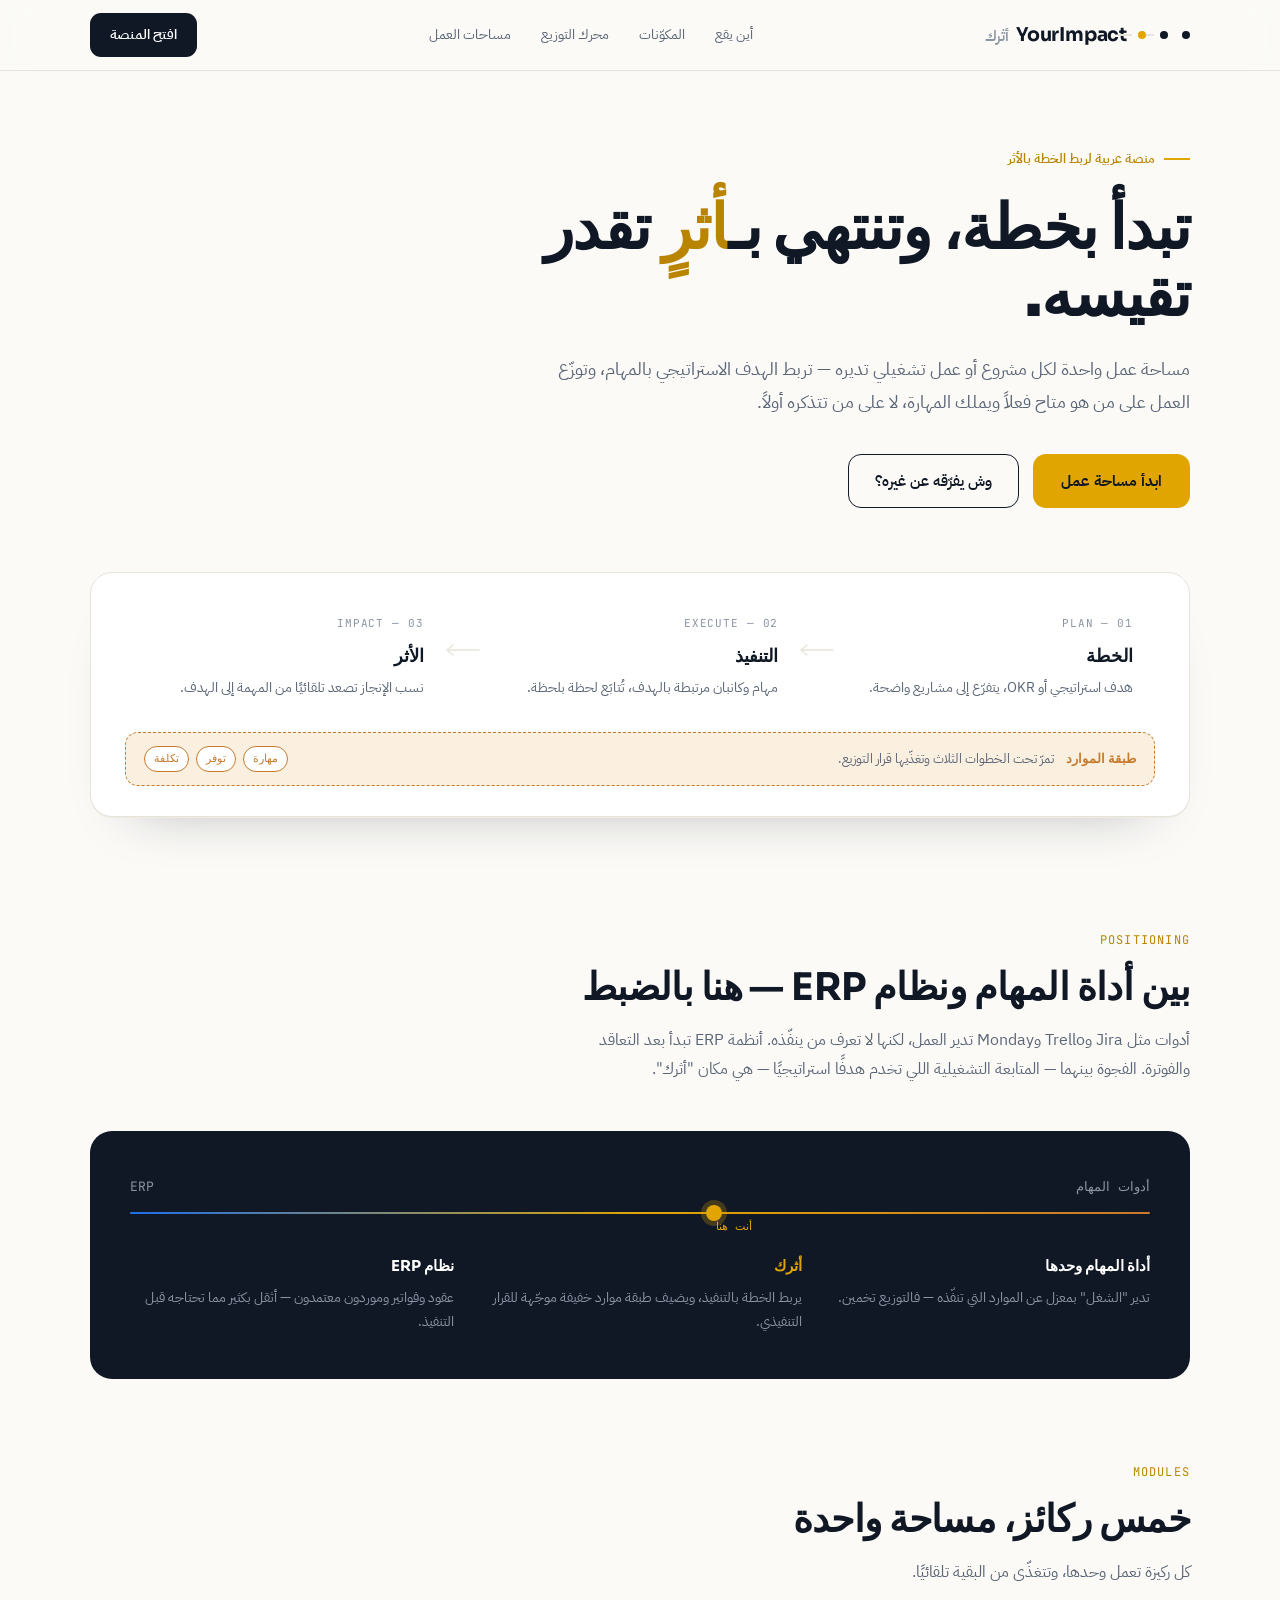
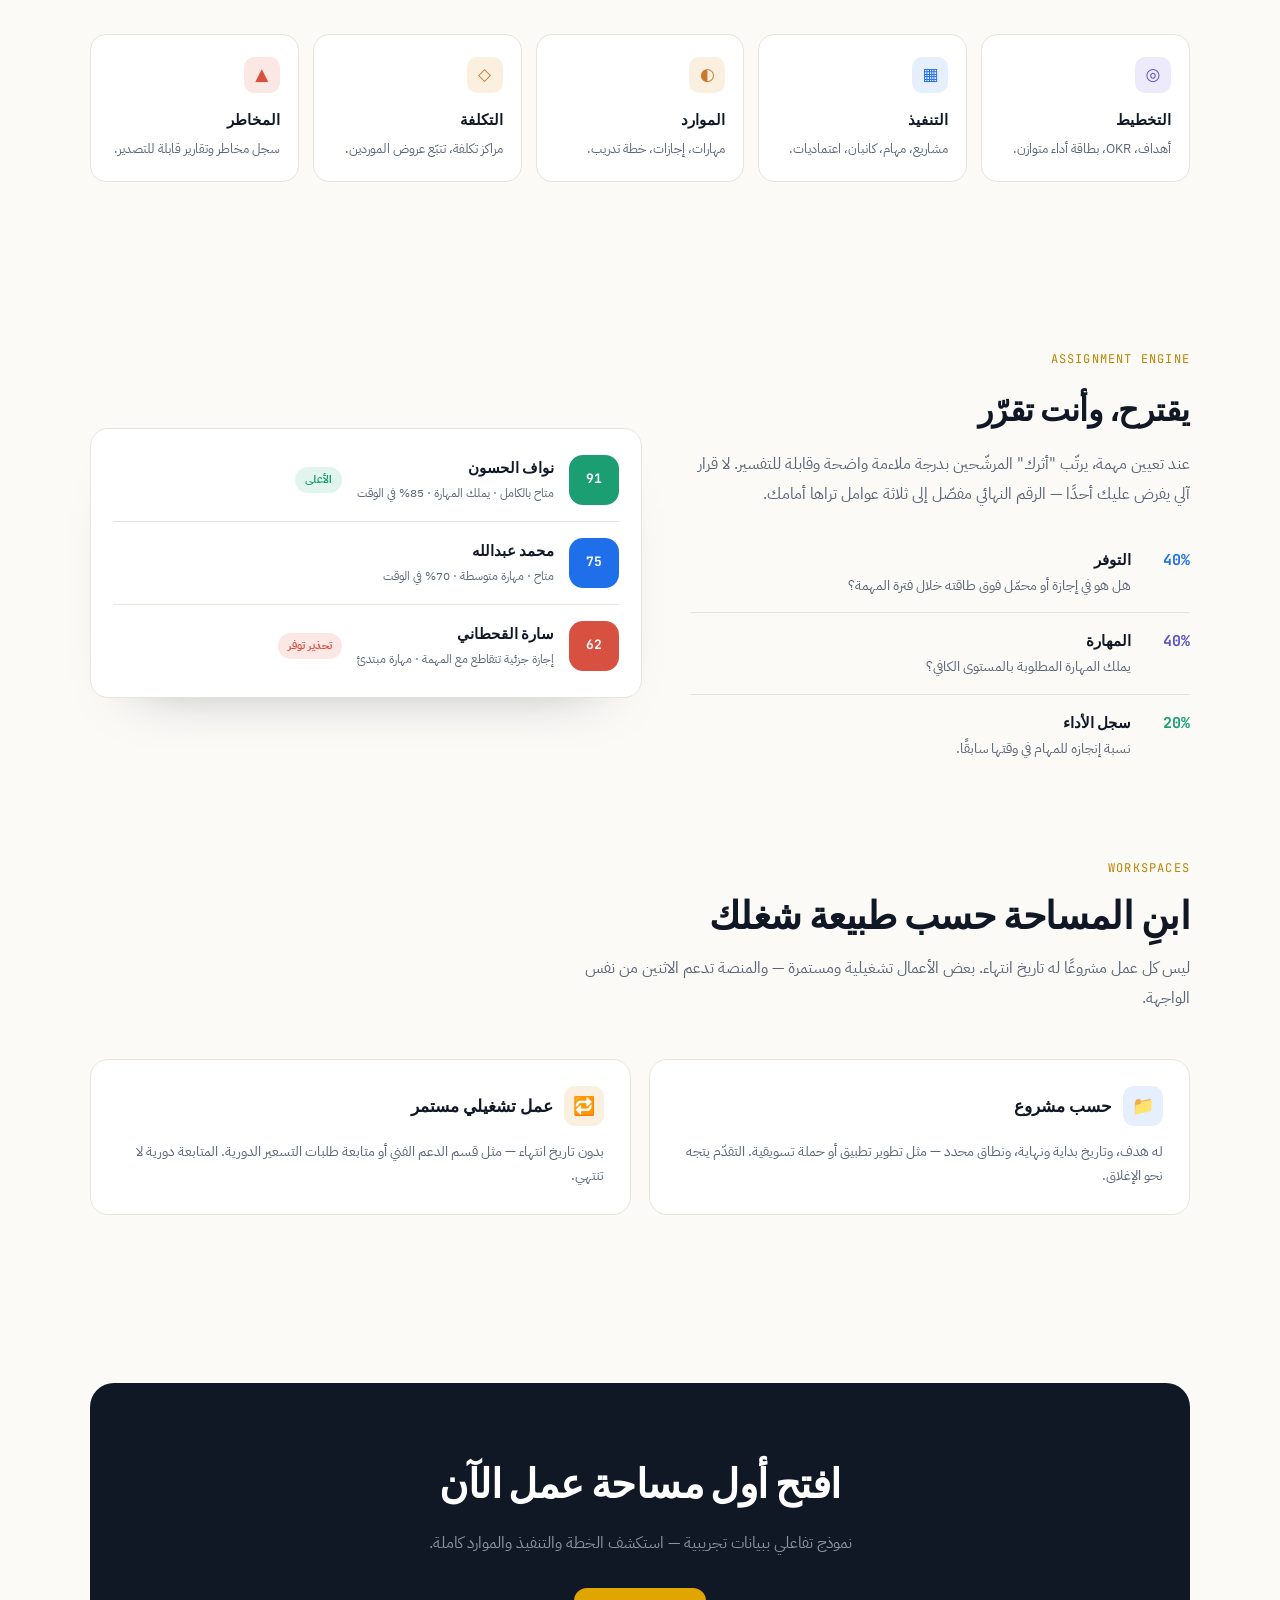
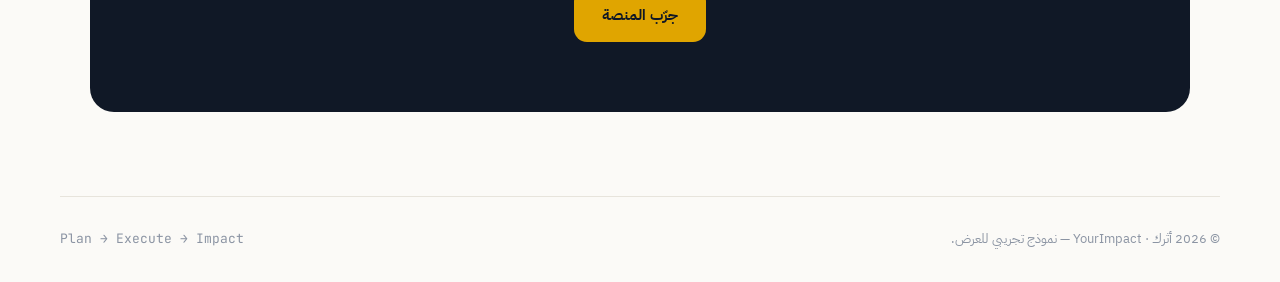
==== yourimpact/index.html @ af33aebc "Add files via upload" ====
<!DOCTYPE html>
<html lang="ar" dir="rtl">
<head>
<meta charset="UTF-8">
<meta name="viewport" content="width=device-width, initial-scale=1.0">
<title>أثرك (YourImpact) — من الخطة إلى الأثر</title>
<meta name="description" content="منصة عربية تربط الخطة بالتنفيذ بالموارد، وتُظهر الأثر. مساحة عمل واحدة لكل مشروع أو عمل تشغيلي.">
<link rel="stylesheet" href="assets/css/style.css">
</head>
<body>

<nav class="nav">
  <div class="container nav-in">
    <div class="logo">
      <span class="spine"><i></i><i></i><i></i></span>
      <span class="name">YourImpact<span class="ar">أثرك</span></span>
    </div>
    <div class="nav-links">
      <a href="#where">أين يقع</a>
      <a href="#pillars">المكوّنات</a>
      <a href="#engine">محرك التوزيع</a>
      <a href="#spaces">مساحات العمل</a>
    </div>
    <a class="btn btn-dark" href="app.html">افتح المنصة</a>
  </div>
</nav>

<header class="hero">
  <div class="container">
    <span class="kicker"><span class="bar"></span> منصة عربية لربط الخطة بالأثر</span>
    <h1>تبدأ بخطة، وتنتهي بـ<span class="u">أثرٍ</span> تقدر تقيسه.</h1>
    <p class="lead">مساحة عمل واحدة لكل مشروع أو عمل تشغيلي تديره — تربط الهدف الاستراتيجي بالمهام، وتوزّع العمل على من هو متاح فعلاً ويملك المهارة، لا على من تتذكره أولاً.</p>
    <div class="hero-ctas">
      <a class="btn btn-gold btn-lg" href="app.html">ابدأ مساحة عمل</a>
      <a class="btn btn-line" href="#where">وش يفرّقه عن غيره؟</a>
    </div>

    <!-- SIGNATURE: the spine -->
    <div class="spine-board">
      <div class="spine-track">
        <div class="spine-node n1">
          <span class="dot"></span>
          <span class="tag">01 — Plan</span>
          <h4>الخطة</h4>
          <p>هدف استراتيجي أو OKR، يتفرّع إلى مشاريع واضحة.</p>
        </div>
        <div class="spine-link"><svg viewBox="0 0 34 14" fill="none"><path d="M33 7H1M1 7l6-5M1 7l6 5" stroke="currentColor" stroke-width="1.5" stroke-linecap="round"/></svg></div>
        <div class="spine-node n2">
          <span class="dot"></span>
          <span class="tag">02 — Execute</span>
          <h4>التنفيذ</h4>
          <p>مهام وكانبان مرتبطة بالهدف، تُتابَع لحظة بلحظة.</p>
        </div>
        <div class="spine-link"><svg viewBox="0 0 34 14" fill="none"><path d="M33 7H1M1 7l6-5M1 7l6 5" stroke="currentColor" stroke-width="1.5" stroke-linecap="round"/></svg></div>
        <div class="spine-node n3">
          <span class="dot"></span>
          <span class="tag">03 — Impact</span>
          <h4>الأثر</h4>
          <p>نسب الإنجاز تصعد تلقائيًا من المهمة إلى الهدف.</p>
        </div>
      </div>
      <div class="res-rail">
        <span class="lab">طبقة الموارد</span>
        <span class="desc">تمرّ تحت الخطوات الثلاث وتغذّيها قرار التوزيع.</span>
        <span class="pins"><span class="pin">مهارة</span><span class="pin">توفر</span><span class="pin">تكلفة</span></span>
      </div>
    </div>
  </div>
</header>

<section class="sec" id="where">
  <div class="container">
    <div class="sec-head">
      <div class="sec-eyebrow">Positioning</div>
      <h2>بين أداة المهام ونظام ERP — هنا بالضبط</h2>
      <p>أدوات مثل Jira وTrello وMonday تدير العمل، لكنها لا تعرف من ينفّذه. أنظمة ERP تبدأ بعد التعاقد والفوترة. الفجوة بينهما — المتابعة التشغيلية اللي تخدم هدفًا استراتيجيًا — هي مكان "أثرك".</p>
    </div>
    <div class="scale">
      <div class="poles"><span>أدوات المهام</span><span>ERP</span></div>
      <div class="rail2"><span class="you">أنت هنا</span></div>
      <div class="scale-grid">
        <div class="scale-col">
          <h4>أداة المهام وحدها</h4>
          <p>تدير "الشغل" بمعزل عن الموارد التي تنفّذه — فالتوزيع تخمين.</p>
        </div>
        <div class="scale-col mid">
          <h4>أثرك</h4>
          <p>يربط الخطة بالتنفيذ، ويضيف طبقة موارد خفيفة موجّهة للقرار التنفيذي.</p>
        </div>
        <div class="scale-col">
          <h4>نظام ERP</h4>
          <p>عقود وفواتير وموردون معتمدون — أثقل بكثير مما تحتاجه قبل التنفيذ.</p>
        </div>
      </div>
    </div>
  </div>
</section>

<section class="sec" id="pillars" style="padding-top:0">
  <div class="container">
    <div class="sec-head">
      <div class="sec-eyebrow">Modules</div>
      <h2>خمس ركائز، مساحة واحدة</h2>
      <p>كل ركيزة تعمل وحدها، وتتغذّى من البقية تلقائيًا.</p>
    </div>
    <div class="pillars">
      <div class="pillar"><div class="gly" style="background:var(--plan-soft);color:var(--plan)">◎</div><h4>التخطيط</h4><p>أهداف، OKR، بطاقة أداء متوازن.</p></div>
      <div class="pillar"><div class="gly" style="background:var(--exec-soft);color:var(--exec)">▦</div><h4>التنفيذ</h4><p>مشاريع، مهام، كانبان، اعتماديات.</p></div>
      <div class="pillar"><div class="gly" style="background:var(--res-soft);color:var(--res)">◐</div><h4>الموارد</h4><p>مهارات، إجازات، خطة تدريب.</p></div>
      <div class="pillar"><div class="gly" style="background:var(--res-soft);color:var(--res)">◇</div><h4>التكلفة</h4><p>مراكز تكلفة، تتبّع عروض الموردين.</p></div>
      <div class="pillar"><div class="gly" style="background:var(--warn-soft);color:var(--warn)">▲</div><h4>المخاطر</h4><p>سجل مخاطر وتقارير قابلة للتصدير.</p></div>
    </div>
  </div>
</section>

<section class="sec" id="engine">
  <div class="container engine-grid">
    <div>
      <div class="sec-eyebrow">Assignment engine</div>
      <h2 class="display" style="font-size:32px;font-weight:700;margin:0 0 14px;letter-spacing:-.015em">يقترح، وأنت تقرّر</h2>
      <p style="color:var(--slate);font-size:16px;line-height:1.85;margin:0 0 22px">عند تعيين مهمة، يرتّب "أثرك" المرشّحين بدرجة ملاءمة واضحة وقابلة للتفسير. لا قرار آلي يفرض عليك أحدًا — الرقم النهائي مفصّل إلى ثلاثة عوامل تراها أمامك.</p>
      <div class="factor"><span class="pct mono" style="color:var(--exec)">40%</span><div><h5>التوفر</h5><p>هل هو في إجازة أو محمّل فوق طاقته خلال فترة المهمة؟</p></div></div>
      <div class="factor"><span class="pct mono" style="color:var(--plan)">40%</span><div><h5>المهارة</h5><p>يملك المهارة المطلوبة بالمستوى الكافي؟</p></div></div>
      <div class="factor"><span class="pct mono" style="color:var(--good)">20%</span><div><h5>سجل الأداء</h5><p>نسبة إنجازه للمهام في وقتها سابقًا.</p></div></div>
    </div>
    <div class="cand">
      <div class="cand-row">
        <div class="score" style="background:var(--good)">91</div>
        <div class="who"><b>نواف الحسون</b><span>متاح بالكامل · يملك المهارة · 85% في الوقت</span></div>
        <span class="pill ok">الأعلى</span>
      </div>
      <div class="cand-row">
        <div class="score" style="background:var(--exec)">75</div>
        <div class="who"><b>محمد عبدالله</b><span>متاح · مهارة متوسطة · 70% في الوقت</span></div>
      </div>
      <div class="cand-row">
        <div class="score" style="background:var(--warn)">62</div>
        <div class="who"><b>سارة القحطاني</b><span>إجازة جزئية تتقاطع مع المهمة · مهارة مبتدئ</span></div>
        <span class="pill warn">تحذير توفر</span>
      </div>
    </div>
  </div>
</section>

<section class="sec" id="spaces" style="padding-top:0">
  <div class="container">
    <div class="sec-head">
      <div class="sec-eyebrow">Workspaces</div>
      <h2>ابنِ المساحة حسب طبيعة شغلك</h2>
      <p>ليس كل عمل مشروعًا له تاريخ انتهاء. بعض الأعمال تشغيلية ومستمرة — والمنصة تدعم الاثنين من نفس الواجهة.</p>
    </div>
    <div class="wtypes">
      <div class="wtype">
        <div class="wt-top"><span class="wt-ic" style="background:var(--exec-soft)">📁</span><h4>حسب مشروع</h4></div>
        <p>له هدف، وتاريخ بداية ونهاية، ونطاق محدد — مثل تطوير تطبيق أو حملة تسويقية. التقدّم يتجه نحو الإغلاق.</p>
      </div>
      <div class="wtype">
        <div class="wt-top"><span class="wt-ic" style="background:var(--res-soft)">🔁</span><h4>عمل تشغيلي مستمر</h4></div>
        <p>بدون تاريخ انتهاء — مثل قسم الدعم الفني أو متابعة طلبات التسعير الدورية. المتابعة دورية لا تنتهي.</p>
      </div>
    </div>
  </div>
</section>

<section class="sec">
  <div class="container">
    <div class="final">
      <h2>افتح أول مساحة عمل الآن</h2>
      <p>نموذج تفاعلي ببيانات تجريبية — استكشف الخطة والتنفيذ والموارد كاملة.</p>
      <a class="btn btn-gold btn-lg" href="app.html">جرّب المنصة</a>
    </div>
  </div>
</section>

<footer class="foot container">
  <span>© 2026 أثرك · YourImpact — نموذج تجريبي للعرض.</span>
  <span class="mono">Plan → Execute → Impact</span>
</footer>

</body>
</html>
---- yourimpact/assets/css/style.css ----
/* =======================================================
   YourImpact (أثرك) — Design System
   Direction: "the connective spine"
   Plan → Execute → Impact, with a resource layer threading through.
   Palette: deep ink navy, warm impact-gold accent, cool slate neutrals,
            three muted signal hues for the module families.
   Type:    Sora (display, geometric + confident) / IBM Plex Sans Arabic (body)
            / JetBrains Mono (data + numbers).
   ======================================================= */
@import url('https://fonts.googleapis.com/css2?family=Sora:wght@500;600;700;800&family=IBM+Plex+Sans+Arabic:wght@300;400;500;600;700&family=JetBrains+Mono:wght@400;500;700&display=swap');

:root{
  /* neutrals */
  --ink:#101826;          /* deep navy ink — primary text & dark surfaces */
  --ink-2:#1C2738;
  --bg:#FBFAF7;           /* warm off-white, not the generic cream, slightly paper */
  --surface:#FFFFFF;
  --slate:#5A6577;        /* muted body text */
  --slate-2:#8B94A3;
  --line:#E7E4DC;         /* warm hairline */
  --line-2:#EEEBE3;

  /* the impact accent — warm amber-gold, used sparingly */
  --gold:#E0A500;
  --gold-deep:#B98400;
  --gold-soft:#FBF1D6;

  /* module signal hues (quiet, not candy) */
  --plan:#5B53C6;     --plan-soft:#ECEAFB;     /* strategy / plan  */
  --exec:#1F6FEB;     --exec-soft:#E6EFFD;     /* execution        */
  --res:#C77A2B;      --res-soft:#FBEFE0;      /* resources/cost   */
  --good:#1B9E72;     --good-soft:#E1F5EE;     /* positive/impact  */
  --warn:#D8503F;     --warn-soft:#FBE7E3;     /* risk             */
}

*{box-sizing:border-box;}
html{scroll-behavior:smooth;}
body{
  margin:0;background:var(--bg);color:var(--ink);
  font-family:'IBM Plex Sans Arabic',system-ui,sans-serif;
  font-size:16px;line-height:1.6;-webkit-font-smoothing:antialiased;
}
a{color:inherit;text-decoration:none;}
button{font-family:inherit;cursor:pointer;border:none;background:none;color:inherit;}
img,svg{display:block;max-width:100%;}
.mono{font-family:'JetBrains Mono',monospace;font-feature-settings:"tnum";}
.display{font-family:'Sora',sans-serif;}
.container{max-width:1160px;margin:0 auto;padding:0 30px;}
::selection{background:var(--gold-soft);color:var(--ink);}
:focus-visible{outline:2.5px solid var(--exec);outline-offset:3px;border-radius:4px;}
@media (prefers-reduced-motion:reduce){*{animation:none !important;transition:none !important;}}

/* logo lockup: a small "spine" mark — three dots joined by a line */
.logo{display:inline-flex;align-items:center;gap:11px;}
.logo .spine{display:inline-flex;align-items:center;gap:0;}
.logo .spine i{display:block;width:8px;height:8px;border-radius:50%;background:var(--ink);position:relative;}
.logo .spine i+i{margin-right:14px;}
.logo .spine i+i::before{content:"";position:absolute;right:14px;top:50%;width:14px;height:2px;background:var(--line);transform:translateY(-50%);}
.logo .spine i:last-child{background:var(--gold);}
.logo .name{font-family:'Sora',sans-serif;font-weight:700;font-size:19px;letter-spacing:-.01em;}
.logo .name .ar{font-family:'IBM Plex Sans Arabic';font-weight:600;color:var(--slate-2);font-size:15px;margin-right:7px;}

/* ============================ LANDING ============================ */
.nav{position:sticky;top:0;z-index:60;background:rgba(251,250,247,.82);backdrop-filter:blur(12px);border-bottom:1px solid var(--line);}
.nav-in{display:flex;align-items:center;justify-content:space-between;height:70px;}
.nav-links{display:flex;gap:30px;font-size:14px;color:var(--slate);}
.nav-links a{position:relative;padding:4px 0;}
.nav-links a:hover{color:var(--ink);}
.btn{display:inline-flex;align-items:center;gap:8px;font-weight:600;border-radius:11px;transition:transform .14s ease, background .14s;}
.btn-dark{background:var(--ink);color:#fff;padding:11px 20px;font-size:14px;}
.btn-dark:hover{transform:translateY(-1px);background:#000;}
.btn-lg{padding:15px 28px;font-size:15px;border-radius:13px;}
.btn-gold{background:var(--gold);color:var(--ink);font-weight:700;}
.btn-gold:hover{background:var(--gold-deep);transform:translateY(-1px);}
.btn-line{border:1.5px solid var(--ink);padding:13px 26px;font-size:15px;border-radius:13px;font-weight:600;}
.btn-line:hover{background:var(--ink);color:#fff;}

/* HERO — the thesis is the spine itself */
.hero{padding:72px 0 30px;position:relative;}
.kicker{display:inline-flex;align-items:center;gap:9px;font-size:13px;font-weight:600;color:var(--gold-deep);margin-bottom:26px;}
.kicker .bar{width:26px;height:2px;background:var(--gold);}
.hero h1{font-family:'Sora',sans-serif;font-weight:800;font-size:clamp(34px,5.4vw,62px);line-height:1.08;letter-spacing:-.02em;margin:0 0 24px;max-width:16ch;}
.hero h1 .u{color:var(--gold-deep);}
.hero .lead{font-size:18px;color:var(--slate);max-width:60ch;line-height:1.8;margin:0 0 36px;}
.hero-ctas{display:flex;gap:14px;flex-wrap:wrap;margin-bottom:64px;}

/* the signature: a horizontal spine plan->exec->impact with a resource rail under it */
.spine-board{position:relative;background:var(--surface);border:1px solid var(--line);border-radius:22px;
  padding:36px 34px 30px;box-shadow:0 1px 0 var(--line-2), 0 30px 60px -45px rgba(16,24,38,.4);}
.spine-track{display:grid;grid-template-columns:1fr auto 1fr auto 1fr;align-items:stretch;gap:0;position:relative;z-index:2;}
.spine-node{padding:6px 22px;}
.spine-node .tag{font-family:'JetBrains Mono',monospace;font-size:11px;letter-spacing:.08em;text-transform:uppercase;color:var(--slate-2);display:block;margin-bottom:9px;}
.spine-node h4{font-family:'Sora',sans-serif;font-weight:700;font-size:18px;margin:0 0 7px;}
.spine-node p{margin:0;font-size:13.5px;color:var(--slate);line-height:1.7;}
.spine-node .dot{width:11px;height:11px;border-radius:50%;margin-bottom:14px;}
.spine-node.n1 .dot{background:var(--plan);}
.spine-node.n2 .dot{background:var(--exec);}
.spine-node.n3 .dot{background:var(--gold);}
.spine-link{display:flex;align-items:flex-start;padding-top:34px;color:var(--line);}
.spine-link svg{width:34px;height:14px;}
.res-rail{margin-top:26px;border:1.5px dashed var(--res);background:var(--res-soft);border-radius:13px;
  padding:13px 18px;display:flex;align-items:center;gap:12px;position:relative;z-index:2;}
.res-rail .lab{font-family:'Sora',sans-serif;font-weight:700;font-size:13px;color:var(--res);white-space:nowrap;}
.res-rail .desc{font-size:12.5px;color:var(--slate);}
.res-rail .pins{margin-right:auto;display:flex;gap:7px;}
.res-rail .pin{font-size:11px;font-family:'JetBrains Mono',monospace;background:var(--surface);border:1px solid var(--res);color:var(--res);padding:3px 9px;border-radius:99px;}

/* SECTIONS */
.sec{padding:84px 0;}
.sec-head{max-width:62ch;margin-bottom:46px;}
.sec-eyebrow{font-family:'JetBrains Mono',monospace;font-size:12px;letter-spacing:.1em;text-transform:uppercase;color:var(--gold-deep);margin-bottom:16px;}
.sec-head h2{font-family:'Sora',sans-serif;font-weight:700;font-size:clamp(26px,3.4vw,38px);line-height:1.15;letter-spacing:-.015em;margin:0 0 16px;}
.sec-head p{color:var(--slate);font-size:16px;line-height:1.85;margin:0;}

/* positioning: a number-line between two poles */
.scale{background:var(--ink);border-radius:22px;padding:46px 40px;color:#fff;position:relative;overflow:hidden;}
.scale .poles{display:flex;justify-content:space-between;font-size:13px;color:var(--slate-2);margin-bottom:8px;font-family:'JetBrains Mono',monospace;}
.scale .rail2{height:2px;background:linear-gradient(90deg,var(--exec),var(--gold),var(--res));border-radius:2px;margin:14px 0 40px;position:relative;}
.scale .rail2::after{content:"";position:absolute;right:42%;top:50%;width:16px;height:16px;border-radius:50%;background:var(--gold);transform:translateY(-50%);box-shadow:0 0 0 5px rgba(224,165,0,.25);}
.scale .you{position:absolute;right:39%;top:6px;font-size:11px;color:var(--gold);font-family:'JetBrains Mono',monospace;}
.scale-grid{display:grid;grid-template-columns:repeat(3,1fr);gap:24px;}
.scale-col h4{font-family:'Sora',sans-serif;font-size:15px;margin:0 0 8px;color:#fff;}
.scale-col p{font-size:13.5px;color:var(--slate-2);line-height:1.75;margin:0;}
.scale-col.mid h4{color:var(--gold);}

/* pillars */
.pillars{display:grid;grid-template-columns:repeat(5,1fr);gap:14px;}
.pillar{background:var(--surface);border:1px solid var(--line);border-radius:16px;padding:22px 18px;transition:transform .15s, box-shadow .15s;}
.pillar:hover{transform:translateY(-3px);box-shadow:0 18px 36px -28px rgba(16,24,38,.4);}
.pillar .gly{width:36px;height:36px;border-radius:10px;display:flex;align-items:center;justify-content:center;font-size:17px;margin-bottom:16px;}
.pillar h4{font-family:'Sora',sans-serif;font-size:14.5px;margin:0 0 6px;}
.pillar p{font-size:12.5px;color:var(--slate);margin:0;line-height:1.7;}

/* engine */
.engine-grid{display:grid;grid-template-columns:.95fr 1.05fr;gap:48px;align-items:center;}
.factor{display:flex;gap:13px;align-items:flex-start;padding:16px 0;border-bottom:1px solid var(--line);}
.factor:last-child{border-bottom:none;}
.factor .pct{font-family:'JetBrains Mono',monospace;font-weight:700;font-size:15px;width:46px;flex:none;}
.factor h5{font-family:'Sora',sans-serif;font-size:15px;margin:0 0 3px;}
.factor p{margin:0;font-size:13.5px;color:var(--slate);line-height:1.6;}
.cand{background:var(--surface);border:1px solid var(--line);border-radius:18px;padding:10px 22px;box-shadow:0 30px 60px -50px rgba(16,24,38,.5);}
.cand-row{display:flex;align-items:center;gap:15px;padding:16px 0;border-bottom:1px solid var(--line);}
.cand-row:last-child{border-bottom:none;}
.score{width:50px;height:50px;border-radius:14px;display:flex;align-items:center;justify-content:center;font-family:'JetBrains Mono',monospace;font-weight:700;font-size:13px;flex:none;color:#fff;}
.cand-row .who b{font-family:'Sora',sans-serif;font-size:14.5px;}
.cand-row .who span{display:block;font-size:12px;color:var(--slate);margin-top:3px;}
.pill{font-size:11px;font-weight:700;padding:4px 10px;border-radius:99px;white-space:nowrap;}
.pill.ok{background:var(--good-soft);color:var(--good);}
.pill.warn{background:var(--warn-soft);color:var(--warn);}

/* workspace types */
.wtypes{display:grid;grid-template-columns:1fr 1fr;gap:18px;}
.wtype{background:var(--surface);border:1px solid var(--line);border-radius:18px;padding:26px;}
.wtype .wt-top{display:flex;align-items:center;gap:11px;margin-bottom:14px;}
.wtype .wt-ic{width:40px;height:40px;border-radius:11px;display:flex;align-items:center;justify-content:center;font-size:18px;}
.wtype h4{font-family:'Sora',sans-serif;font-size:17px;margin:0;}
.wtype p{font-size:13.5px;color:var(--slate);line-height:1.75;margin:0;}

/* final cta */
.final{background:var(--ink);border-radius:24px;padding:70px 40px;text-align:center;color:#fff;}
.final h2{font-family:'Sora',sans-serif;font-weight:700;font-size:clamp(28px,3.6vw,40px);margin:0 0 14px;letter-spacing:-.015em;}
.final p{color:var(--slate-2);margin:0 auto 32px;font-size:16px;max-width:48ch;}

.foot{border-top:1px solid var(--line);padding:32px 0;color:var(--slate-2);font-size:13px;display:flex;justify-content:space-between;flex-wrap:wrap;gap:10px;}

@media (max-width:860px){
  .nav-links{display:none;}
  .spine-track{grid-template-columns:1fr;gap:8px;}
  .spine-link{transform:rotate(90deg);padding:6px 0;justify-content:center;}
  .scale-grid,.engine-grid,.pillars,.wtypes{grid-template-columns:1fr;}
  .pillars{gap:12px;}
}

/* ============================ APP ============================ */
.app{display:grid;grid-template-columns:1fr 264px;min-height:100vh;}
.app-main{padding:28px 34px 70px;min-width:0;}
.app-top{display:flex;align-items:center;justify-content:space-between;margin-bottom:26px;flex-wrap:wrap;gap:12px;}
.ws-select{display:flex;align-items:center;gap:9px;background:var(--surface);border:1px solid var(--line);border-radius:12px;padding:8px 14px;font-size:13.5px;}
.ws-select select{border:none;background:transparent;font-family:'Sora',sans-serif;font-weight:600;font-size:13.5px;color:var(--ink);cursor:pointer;}
.phead{margin-bottom:22px;}
.phead .pe{font-family:'JetBrains Mono',monospace;font-size:11.5px;letter-spacing:.08em;text-transform:uppercase;color:var(--exec);margin-bottom:7px;}
.phead h1{font-family:'Sora',sans-serif;font-weight:700;font-size:25px;margin:0 0 7px;letter-spacing:-.01em;}
.phead p{margin:0;color:var(--slate);font-size:14px;max-width:64ch;line-height:1.7;}

.rail{background:var(--surface);border-left:1px solid var(--line);padding:26px 16px;position:sticky;top:0;height:100vh;display:flex;flex-direction:column;}
.rail-grp{font-family:'JetBrains Mono',monospace;font-size:10.5px;letter-spacing:.1em;text-transform:uppercase;color:var(--slate-2);margin:18px 10px 9px;}
.nav2{display:flex;align-items:center;gap:11px;padding:10px 12px;border-radius:10px;font-size:13.5px;font-weight:500;color:var(--slate);margin-bottom:2px;transition:background .13s,color .13s;}
.nav2 .nic{width:8px;height:8px;border-radius:50%;flex:none;background:var(--line);}
.nav2:hover{background:var(--bg);color:var(--ink);}
.nav2.active{background:var(--ink);color:#fff;font-weight:600;}
.nav2.active .nic{background:var(--gold);}
.rail-foot{margin-top:auto;background:var(--bg);border:1px solid var(--line);border-radius:12px;padding:13px;font-size:12px;color:var(--slate);line-height:1.7;}
.rail-foot a{color:var(--exec);font-weight:600;}

.card{background:var(--surface);border:1px solid var(--line);border-radius:16px;padding:20px;}
.grid{display:grid;gap:16px;}
.ctitle{display:flex;align-items:center;justify-content:space-between;margin-bottom:15px;}
.ctitle h3{font-family:'Sora',sans-serif;font-size:14.5px;margin:0;}
.badge{font-size:11px;padding:3px 10px;border-radius:99px;font-weight:700;}
.view{display:none;}
.view.active{display:block;animation:fade .3s ease;}
@keyframes fade{from{opacity:0;transform:translateY(7px);}to{opacity:1;transform:translateY(0);}}

.kpis{grid-template-columns:repeat(4,1fr);margin-bottom:16px;}
.kpi .n{font-family:'JetBrains Mono',monospace;font-size:28px;font-weight:700;}
.kpi .l{font-size:12px;color:var(--slate);margin-top:5px;}

.track{height:7px;background:var(--bg);border-radius:99px;overflow:hidden;}
.fill{height:100%;border-radius:99px;}
.av{width:32px;height:32px;border-radius:50%;display:flex;align-items:center;justify-content:center;font-size:12px;font-weight:700;color:#fff;flex:none;font-family:'Sora',sans-serif;}
.chip{padding:7px 14px;border-radius:99px;border:1px solid var(--line);background:var(--surface);font-size:12.5px;font-weight:600;color:var(--slate);}
.chip.on{background:var(--ink);color:#fff;border-color:var(--ink);}
.mini-pill{font-size:11px;padding:2px 9px;border-radius:99px;font-weight:700;}

/* modal */
.overlay{position:fixed;inset:0;background:rgba(16,24,38,.5);display:none;align-items:center;justify-content:center;z-index:90;padding:20px;}
.overlay.open{display:flex;}
.modal{background:var(--surface);border-radius:20px;padding:30px;width:540px;max-width:100%;max-height:88vh;overflow-y:auto;}
.modal h3{font-family:'Sora',sans-serif;margin:0 0 6px;font-size:19px;}
.modal .sub{color:var(--slate);font-size:13px;margin:0 0 22px;}
.tg{display:grid;grid-template-columns:1fr 1fr;gap:12px;margin-bottom:20px;}
.t-opt{border:1.5px solid var(--line);border-radius:13px;padding:16px;text-align:right;cursor:pointer;transition:border .13s,background .13s;}
.t-opt.sel{border-color:var(--exec);background:var(--exec-soft);}
.t-opt b{display:block;font-family:'Sora',sans-serif;font-size:14px;margin-bottom:4px;}
.t-opt span{font-size:11.5px;color:var(--slate);}
.fld{margin-bottom:14px;}
.fld label{display:block;font-size:12.5px;color:var(--slate);margin-bottom:6px;font-weight:600;}
.fld input{width:100%;padding:12px 14px;border:1px solid var(--line);border-radius:11px;font-family:inherit;font-size:14px;background:var(--bg);}
.fld input:focus{background:var(--surface);}
.m-actions{display:flex;gap:10px;margin-top:8px;}

@media (max-width:980px){
  .app{grid-template-columns:1fr;}
  .rail{position:relative;height:auto;flex-direction:row;overflow-x:auto;border-left:none;border-top:1px solid var(--line);align-items:center;}
  .rail-grp,.rail-foot{display:none;}
  .nav2{white-space:nowrap;}
  .kpis{grid-template-columns:1fr 1fr;}
  .app-main{padding:18px;}
}
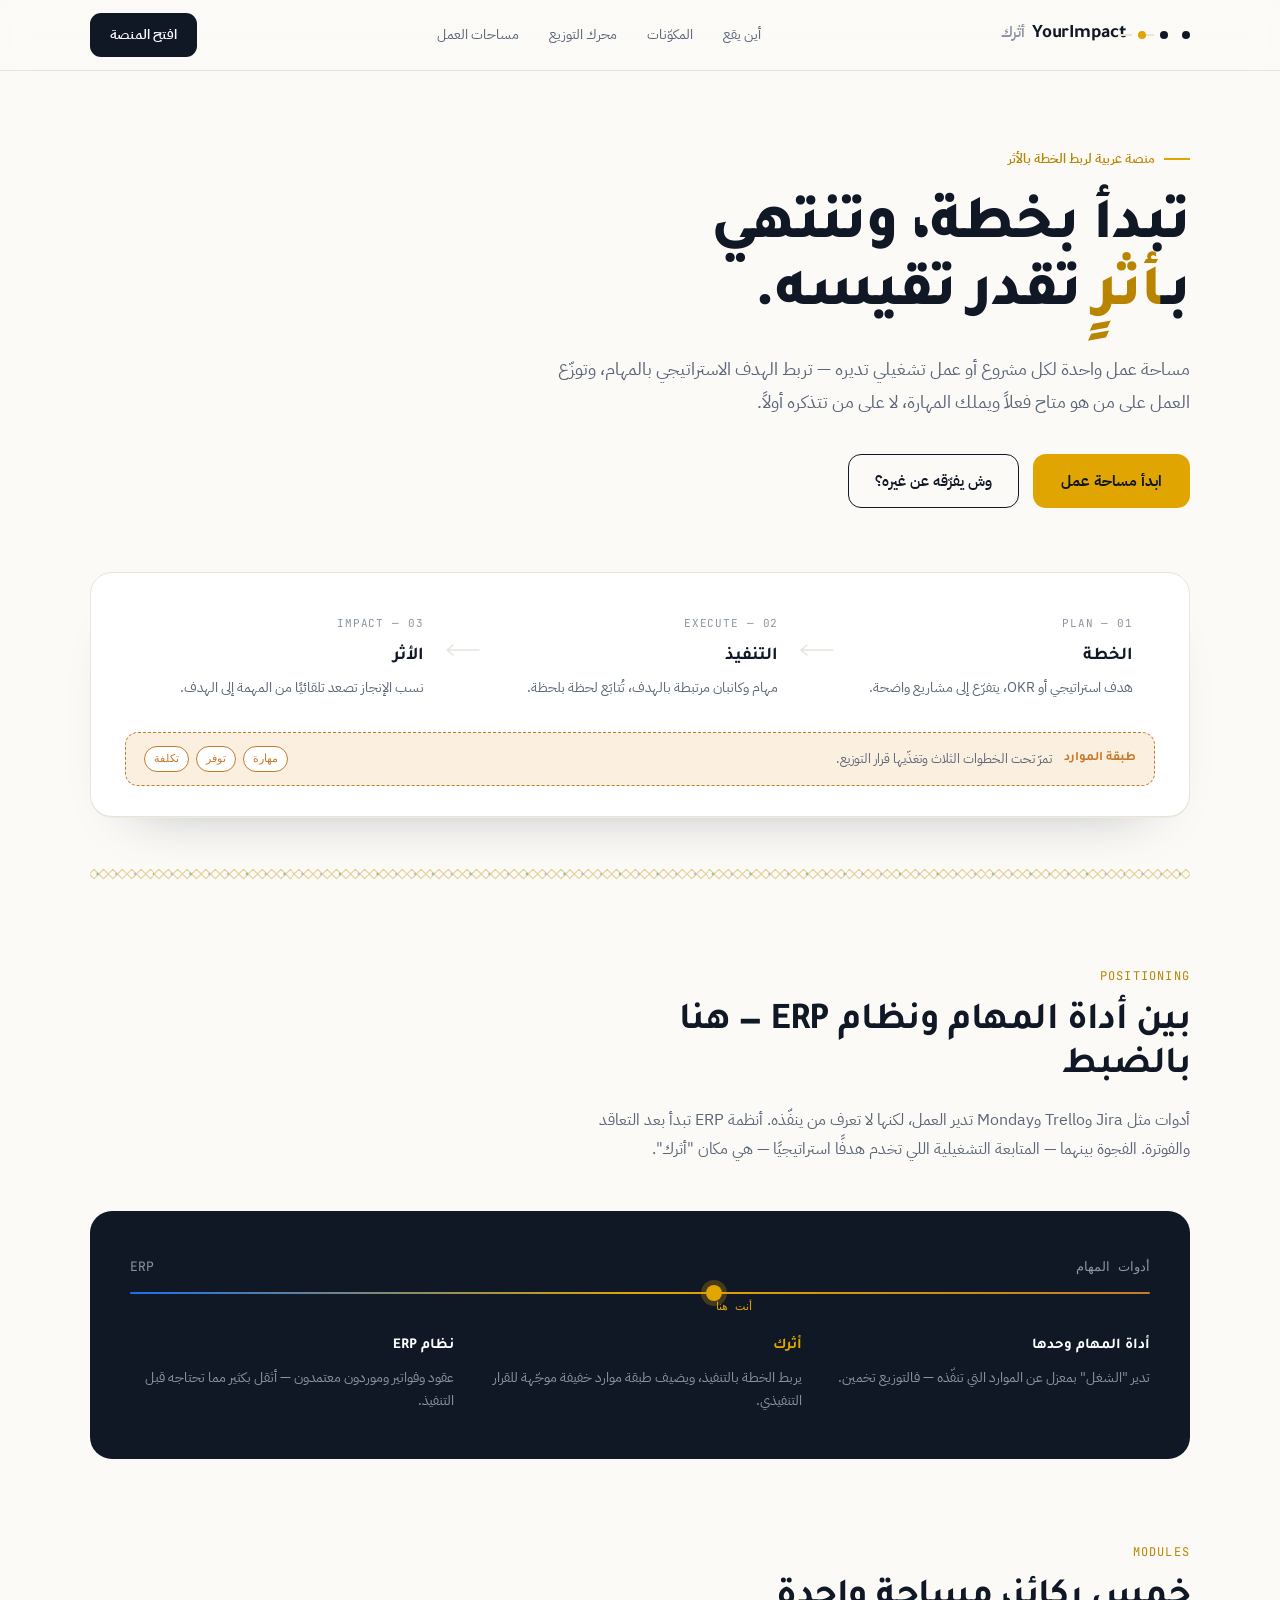
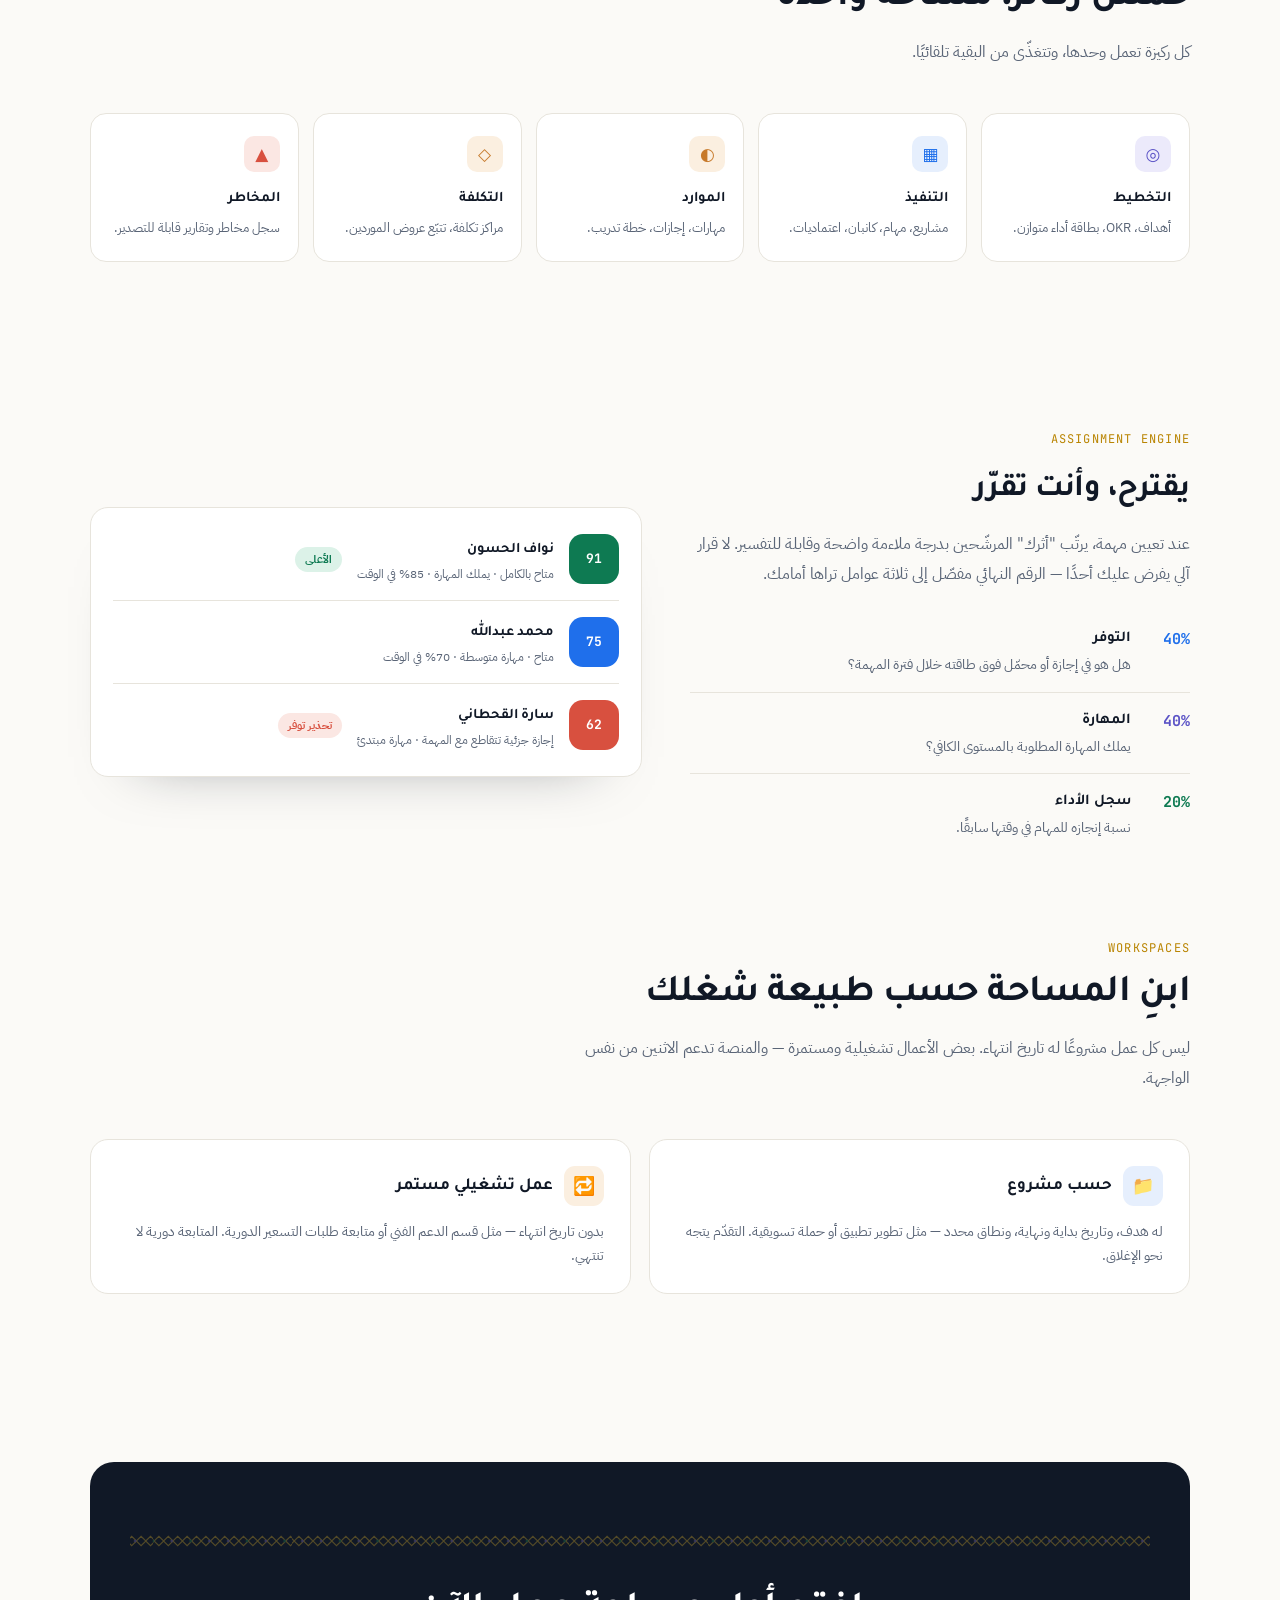
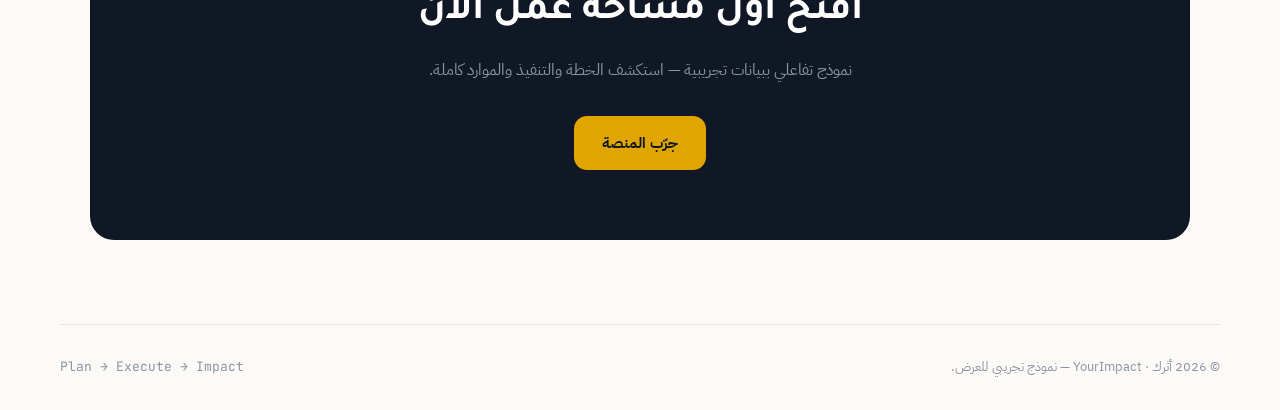
==== commit 78892d6f: "Add files via upload" ====
--- a/yourimpact/index.html
+++ b/yourimpact/index.html
@@ -67,6 +67,8 @@
     </div>
   </div>
 </header>
+
+<div class="container"><div class="sadu-rule" style="margin:18px 0 0"></div></div>
 
 <section class="sec" id="where">
   <div class="container">
@@ -165,6 +167,7 @@
 <section class="sec">
   <div class="container">
     <div class="final">
+      <div class="sadu-rule" style="opacity:.4;margin-bottom:30px"></div>
       <h2>افتح أول مساحة عمل الآن</h2>
       <p>نموذج تفاعلي ببيانات تجريبية — استكشف الخطة والتنفيذ والموارد كاملة.</p>
       <a class="btn btn-gold btn-lg" href="app.html">جرّب المنصة</a>
--- a/yourimpact/assets/css/style.css
+++ b/yourimpact/assets/css/style.css
@@ -4,10 +4,12 @@
    Plan → Execute → Impact, with a resource layer threading through.
    Palette: deep ink navy, warm impact-gold accent, cool slate neutrals,
             three muted signal hues for the module families.
-   Type:    Sora (display, geometric + confident) / IBM Plex Sans Arabic (body)
+   Type:    Tajawal (display, clean Arabic-first) / IBM Plex Sans Arabic (body)
             / JetBrains Mono (data + numbers).
+   Saudi touch: subtle sadu-inspired geometric motifs (past) on a clean,
+            modern layout (present); gold reads as traditional ornament.
    ======================================================= */
-@import url('https://fonts.googleapis.com/css2?family=Sora:wght@500;600;700;800&family=IBM+Plex+Sans+Arabic:wght@300;400;500;600;700&family=JetBrains+Mono:wght@400;500;700&display=swap');
+@import url('https://fonts.googleapis.com/css2?family=Tajawal:wght@400;500;700;800&family=IBM+Plex+Sans+Arabic:wght@300;400;500;600;700&family=JetBrains+Mono:wght@400;500;700&display=swap');
 
 :root{
   /* neutrals */
@@ -29,9 +31,18 @@
   --plan:#5B53C6;     --plan-soft:#ECEAFB;     /* strategy / plan  */
   --exec:#1F6FEB;     --exec-soft:#E6EFFD;     /* execution        */
   --res:#C77A2B;      --res-soft:#FBEFE0;      /* resources/cost   */
-  --good:#1B9E72;     --good-soft:#E1F5EE;     /* positive/impact  */
+  --good:#0E7A52;     --good-soft:#DCF2E8;     /* positive/impact — Saudi-leaning green */
   --warn:#D8503F;     --warn-soft:#FBE7E3;     /* risk             */
-}
+
+  /* Saudi accents */
+  --sadu:#C9A227;                              /* sadu ornament gold-bronze */
+  --khuzama:#7A6BC4;   --khuzama-2:#9286D4;    /* lavender / الخزامى */
+  --khuzama-soft:#EEEBF8;
+  --khuzama-deep:#4A3F86;
+}
+
+/* sadu divider — section ornament (past meets present) */
+.sadu-rule{height:18px;background-image:url('../sadu-divider.svg');background-repeat:repeat-x;background-position:center;background-size:auto 14px;opacity:.5;}
 
 *{box-sizing:border-box;}
 html{scroll-behavior:smooth;}
@@ -44,7 +55,7 @@
 button{font-family:inherit;cursor:pointer;border:none;background:none;color:inherit;}
 img,svg{display:block;max-width:100%;}
 .mono{font-family:'JetBrains Mono',monospace;font-feature-settings:"tnum";}
-.display{font-family:'Sora',sans-serif;}
+.display{font-family:'Tajawal',sans-serif;}
 .container{max-width:1160px;margin:0 auto;padding:0 30px;}
 ::selection{background:var(--gold-soft);color:var(--ink);}
 :focus-visible{outline:2.5px solid var(--exec);outline-offset:3px;border-radius:4px;}
@@ -57,7 +68,7 @@
 .logo .spine i+i{margin-right:14px;}
 .logo .spine i+i::before{content:"";position:absolute;right:14px;top:50%;width:14px;height:2px;background:var(--line);transform:translateY(-50%);}
 .logo .spine i:last-child{background:var(--gold);}
-.logo .name{font-family:'Sora',sans-serif;font-weight:700;font-size:19px;letter-spacing:-.01em;}
+.logo .name{font-family:'Tajawal',sans-serif;font-weight:700;font-size:19px;letter-spacing:-.01em;}
 .logo .name .ar{font-family:'IBM Plex Sans Arabic';font-weight:600;color:var(--slate-2);font-size:15px;margin-right:7px;}
 
 /* ============================ LANDING ============================ */
@@ -79,7 +90,7 @@
 .hero{padding:72px 0 30px;position:relative;}
 .kicker{display:inline-flex;align-items:center;gap:9px;font-size:13px;font-weight:600;color:var(--gold-deep);margin-bottom:26px;}
 .kicker .bar{width:26px;height:2px;background:var(--gold);}
-.hero h1{font-family:'Sora',sans-serif;font-weight:800;font-size:clamp(34px,5.4vw,62px);line-height:1.08;letter-spacing:-.02em;margin:0 0 24px;max-width:16ch;}
+.hero h1{font-family:'Tajawal',sans-serif;font-weight:800;font-size:clamp(34px,5.4vw,62px);line-height:1.08;letter-spacing:-.02em;margin:0 0 24px;max-width:16ch;}
 .hero h1 .u{color:var(--gold-deep);}
 .hero .lead{font-size:18px;color:var(--slate);max-width:60ch;line-height:1.8;margin:0 0 36px;}
 .hero-ctas{display:flex;gap:14px;flex-wrap:wrap;margin-bottom:64px;}
@@ -90,7 +101,7 @@
 .spine-track{display:grid;grid-template-columns:1fr auto 1fr auto 1fr;align-items:stretch;gap:0;position:relative;z-index:2;}
 .spine-node{padding:6px 22px;}
 .spine-node .tag{font-family:'JetBrains Mono',monospace;font-size:11px;letter-spacing:.08em;text-transform:uppercase;color:var(--slate-2);display:block;margin-bottom:9px;}
-.spine-node h4{font-family:'Sora',sans-serif;font-weight:700;font-size:18px;margin:0 0 7px;}
+.spine-node h4{font-family:'Tajawal',sans-serif;font-weight:700;font-size:18px;margin:0 0 7px;}
 .spine-node p{margin:0;font-size:13.5px;color:var(--slate);line-height:1.7;}
 .spine-node .dot{width:11px;height:11px;border-radius:50%;margin-bottom:14px;}
 .spine-node.n1 .dot{background:var(--plan);}
@@ -100,7 +111,7 @@
 .spine-link svg{width:34px;height:14px;}
 .res-rail{margin-top:26px;border:1.5px dashed var(--res);background:var(--res-soft);border-radius:13px;
   padding:13px 18px;display:flex;align-items:center;gap:12px;position:relative;z-index:2;}
-.res-rail .lab{font-family:'Sora',sans-serif;font-weight:700;font-size:13px;color:var(--res);white-space:nowrap;}
+.res-rail .lab{font-family:'Tajawal',sans-serif;font-weight:700;font-size:13px;color:var(--res);white-space:nowrap;}
 .res-rail .desc{font-size:12.5px;color:var(--slate);}
 .res-rail .pins{margin-right:auto;display:flex;gap:7px;}
 .res-rail .pin{font-size:11px;font-family:'JetBrains Mono',monospace;background:var(--surface);border:1px solid var(--res);color:var(--res);padding:3px 9px;border-radius:99px;}
@@ -109,7 +120,7 @@
 .sec{padding:84px 0;}
 .sec-head{max-width:62ch;margin-bottom:46px;}
 .sec-eyebrow{font-family:'JetBrains Mono',monospace;font-size:12px;letter-spacing:.1em;text-transform:uppercase;color:var(--gold-deep);margin-bottom:16px;}
-.sec-head h2{font-family:'Sora',sans-serif;font-weight:700;font-size:clamp(26px,3.4vw,38px);line-height:1.15;letter-spacing:-.015em;margin:0 0 16px;}
+.sec-head h2{font-family:'Tajawal',sans-serif;font-weight:700;font-size:clamp(26px,3.4vw,38px);line-height:1.15;letter-spacing:-.015em;margin:0 0 16px;}
 .sec-head p{color:var(--slate);font-size:16px;line-height:1.85;margin:0;}
 
 /* positioning: a number-line between two poles */
@@ -119,7 +130,7 @@
 .scale .rail2::after{content:"";position:absolute;right:42%;top:50%;width:16px;height:16px;border-radius:50%;background:var(--gold);transform:translateY(-50%);box-shadow:0 0 0 5px rgba(224,165,0,.25);}
 .scale .you{position:absolute;right:39%;top:6px;font-size:11px;color:var(--gold);font-family:'JetBrains Mono',monospace;}
 .scale-grid{display:grid;grid-template-columns:repeat(3,1fr);gap:24px;}
-.scale-col h4{font-family:'Sora',sans-serif;font-size:15px;margin:0 0 8px;color:#fff;}
+.scale-col h4{font-family:'Tajawal',sans-serif;font-size:15px;margin:0 0 8px;color:#fff;}
 .scale-col p{font-size:13.5px;color:var(--slate-2);line-height:1.75;margin:0;}
 .scale-col.mid h4{color:var(--gold);}
 
@@ -128,7 +139,7 @@
 .pillar{background:var(--surface);border:1px solid var(--line);border-radius:16px;padding:22px 18px;transition:transform .15s, box-shadow .15s;}
 .pillar:hover{transform:translateY(-3px);box-shadow:0 18px 36px -28px rgba(16,24,38,.4);}
 .pillar .gly{width:36px;height:36px;border-radius:10px;display:flex;align-items:center;justify-content:center;font-size:17px;margin-bottom:16px;}
-.pillar h4{font-family:'Sora',sans-serif;font-size:14.5px;margin:0 0 6px;}
+.pillar h4{font-family:'Tajawal',sans-serif;font-size:14.5px;margin:0 0 6px;}
 .pillar p{font-size:12.5px;color:var(--slate);margin:0;line-height:1.7;}
 
 /* engine */
@@ -136,13 +147,13 @@
 .factor{display:flex;gap:13px;align-items:flex-start;padding:16px 0;border-bottom:1px solid var(--line);}
 .factor:last-child{border-bottom:none;}
 .factor .pct{font-family:'JetBrains Mono',monospace;font-weight:700;font-size:15px;width:46px;flex:none;}
-.factor h5{font-family:'Sora',sans-serif;font-size:15px;margin:0 0 3px;}
+.factor h5{font-family:'Tajawal',sans-serif;font-size:15px;margin:0 0 3px;}
 .factor p{margin:0;font-size:13.5px;color:var(--slate);line-height:1.6;}
 .cand{background:var(--surface);border:1px solid var(--line);border-radius:18px;padding:10px 22px;box-shadow:0 30px 60px -50px rgba(16,24,38,.5);}
 .cand-row{display:flex;align-items:center;gap:15px;padding:16px 0;border-bottom:1px solid var(--line);}
 .cand-row:last-child{border-bottom:none;}
 .score{width:50px;height:50px;border-radius:14px;display:flex;align-items:center;justify-content:center;font-family:'JetBrains Mono',monospace;font-weight:700;font-size:13px;flex:none;color:#fff;}
-.cand-row .who b{font-family:'Sora',sans-serif;font-size:14.5px;}
+.cand-row .who b{font-family:'Tajawal',sans-serif;font-size:14.5px;}
 .cand-row .who span{display:block;font-size:12px;color:var(--slate);margin-top:3px;}
 .pill{font-size:11px;font-weight:700;padding:4px 10px;border-radius:99px;white-space:nowrap;}
 .pill.ok{background:var(--good-soft);color:var(--good);}
@@ -153,12 +164,12 @@
 .wtype{background:var(--surface);border:1px solid var(--line);border-radius:18px;padding:26px;}
 .wtype .wt-top{display:flex;align-items:center;gap:11px;margin-bottom:14px;}
 .wtype .wt-ic{width:40px;height:40px;border-radius:11px;display:flex;align-items:center;justify-content:center;font-size:18px;}
-.wtype h4{font-family:'Sora',sans-serif;font-size:17px;margin:0;}
+.wtype h4{font-family:'Tajawal',sans-serif;font-size:17px;margin:0;}
 .wtype p{font-size:13.5px;color:var(--slate);line-height:1.75;margin:0;}
 
 /* final cta */
 .final{background:var(--ink);border-radius:24px;padding:70px 40px;text-align:center;color:#fff;}
-.final h2{font-family:'Sora',sans-serif;font-weight:700;font-size:clamp(28px,3.6vw,40px);margin:0 0 14px;letter-spacing:-.015em;}
+.final h2{font-family:'Tajawal',sans-serif;font-weight:700;font-size:clamp(28px,3.6vw,40px);margin:0 0 14px;letter-spacing:-.015em;}
 .final p{color:var(--slate-2);margin:0 auto 32px;font-size:16px;max-width:48ch;}
 
 .foot{border-top:1px solid var(--line);padding:32px 0;color:var(--slate-2);font-size:13px;display:flex;justify-content:space-between;flex-wrap:wrap;gap:10px;}
@@ -172,30 +183,31 @@
 }
 
 /* ============================ APP ============================ */
-.app{display:grid;grid-template-columns:1fr 264px;min-height:100vh;}
-.app-main{padding:28px 34px 70px;min-width:0;}
+.app{display:grid;grid-template-columns:264px 1fr;min-height:100vh;}
+.app-main{padding:28px 34px 70px;min-width:0;grid-column:2;}
 .app-top{display:flex;align-items:center;justify-content:space-between;margin-bottom:26px;flex-wrap:wrap;gap:12px;}
 .ws-select{display:flex;align-items:center;gap:9px;background:var(--surface);border:1px solid var(--line);border-radius:12px;padding:8px 14px;font-size:13.5px;}
-.ws-select select{border:none;background:transparent;font-family:'Sora',sans-serif;font-weight:600;font-size:13.5px;color:var(--ink);cursor:pointer;}
+.ws-select select{border:none;background:transparent;font-family:'Tajawal',sans-serif;font-weight:600;font-size:13.5px;color:var(--ink);cursor:pointer;}
 .phead{margin-bottom:22px;}
 .phead .pe{font-family:'JetBrains Mono',monospace;font-size:11.5px;letter-spacing:.08em;text-transform:uppercase;color:var(--exec);margin-bottom:7px;}
-.phead h1{font-family:'Sora',sans-serif;font-weight:700;font-size:25px;margin:0 0 7px;letter-spacing:-.01em;}
+.phead h1{font-family:'Tajawal',sans-serif;font-weight:700;font-size:25px;margin:0 0 7px;letter-spacing:-.01em;}
 .phead p{margin:0;color:var(--slate);font-size:14px;max-width:64ch;line-height:1.7;}
 
-.rail{background:var(--surface);border-left:1px solid var(--line);padding:26px 16px;position:sticky;top:0;height:100vh;display:flex;flex-direction:column;}
+.rail{grid-column:1;grid-row:1;background:linear-gradient(180deg,var(--khuzama-soft) 0%, var(--surface) 220px);border-right:1px solid var(--line);padding:26px 16px;position:sticky;top:0;height:100vh;display:flex;flex-direction:column;position:relative;}
+.rail::before{content:"";position:absolute;top:0;left:0;right:0;height:4px;background-image:url('../sadu-divider.svg');background-repeat:repeat-x;background-size:auto 14px;background-position:center;opacity:.6;}
 .rail-grp{font-family:'JetBrains Mono',monospace;font-size:10.5px;letter-spacing:.1em;text-transform:uppercase;color:var(--slate-2);margin:18px 10px 9px;}
 .nav2{display:flex;align-items:center;gap:11px;padding:10px 12px;border-radius:10px;font-size:13.5px;font-weight:500;color:var(--slate);margin-bottom:2px;transition:background .13s,color .13s;}
 .nav2 .nic{width:8px;height:8px;border-radius:50%;flex:none;background:var(--line);}
-.nav2:hover{background:var(--bg);color:var(--ink);}
-.nav2.active{background:var(--ink);color:#fff;font-weight:600;}
-.nav2.active .nic{background:var(--gold);}
+.nav2:hover{background:var(--khuzama-soft);color:var(--khuzama-deep);}
+.nav2.active{background:var(--khuzama-deep);color:#fff;font-weight:600;}
+.nav2.active .nic{background:var(--sadu);}
 .rail-foot{margin-top:auto;background:var(--bg);border:1px solid var(--line);border-radius:12px;padding:13px;font-size:12px;color:var(--slate);line-height:1.7;}
 .rail-foot a{color:var(--exec);font-weight:600;}
 
 .card{background:var(--surface);border:1px solid var(--line);border-radius:16px;padding:20px;}
 .grid{display:grid;gap:16px;}
 .ctitle{display:flex;align-items:center;justify-content:space-between;margin-bottom:15px;}
-.ctitle h3{font-family:'Sora',sans-serif;font-size:14.5px;margin:0;}
+.ctitle h3{font-family:'Tajawal',sans-serif;font-size:14.5px;margin:0;}
 .badge{font-size:11px;padding:3px 10px;border-radius:99px;font-weight:700;}
 .view{display:none;}
 .view.active{display:block;animation:fade .3s ease;}
@@ -207,7 +219,7 @@
 
 .track{height:7px;background:var(--bg);border-radius:99px;overflow:hidden;}
 .fill{height:100%;border-radius:99px;}
-.av{width:32px;height:32px;border-radius:50%;display:flex;align-items:center;justify-content:center;font-size:12px;font-weight:700;color:#fff;flex:none;font-family:'Sora',sans-serif;}
+.av{width:32px;height:32px;border-radius:50%;display:flex;align-items:center;justify-content:center;font-size:12px;font-weight:700;color:#fff;flex:none;font-family:'Tajawal',sans-serif;}
 .chip{padding:7px 14px;border-radius:99px;border:1px solid var(--line);background:var(--surface);font-size:12.5px;font-weight:600;color:var(--slate);}
 .chip.on{background:var(--ink);color:#fff;border-color:var(--ink);}
 .mini-pill{font-size:11px;padding:2px 9px;border-radius:99px;font-weight:700;}
@@ -216,12 +228,12 @@
 .overlay{position:fixed;inset:0;background:rgba(16,24,38,.5);display:none;align-items:center;justify-content:center;z-index:90;padding:20px;}
 .overlay.open{display:flex;}
 .modal{background:var(--surface);border-radius:20px;padding:30px;width:540px;max-width:100%;max-height:88vh;overflow-y:auto;}
-.modal h3{font-family:'Sora',sans-serif;margin:0 0 6px;font-size:19px;}
+.modal h3{font-family:'Tajawal',sans-serif;margin:0 0 6px;font-size:19px;}
 .modal .sub{color:var(--slate);font-size:13px;margin:0 0 22px;}
 .tg{display:grid;grid-template-columns:1fr 1fr;gap:12px;margin-bottom:20px;}
 .t-opt{border:1.5px solid var(--line);border-radius:13px;padding:16px;text-align:right;cursor:pointer;transition:border .13s,background .13s;}
 .t-opt.sel{border-color:var(--exec);background:var(--exec-soft);}
-.t-opt b{display:block;font-family:'Sora',sans-serif;font-size:14px;margin-bottom:4px;}
+.t-opt b{display:block;font-family:'Tajawal',sans-serif;font-size:14px;margin-bottom:4px;}
 .t-opt span{font-size:11.5px;color:var(--slate);}
 .fld{margin-bottom:14px;}
 .fld label{display:block;font-size:12.5px;color:var(--slate);margin-bottom:6px;font-weight:600;}
@@ -231,7 +243,8 @@
 
 @media (max-width:980px){
   .app{grid-template-columns:1fr;}
-  .rail{position:relative;height:auto;flex-direction:row;overflow-x:auto;border-left:none;border-top:1px solid var(--line);align-items:center;}
+  .app-main{grid-column:1;}
+  .rail{grid-column:1;position:relative;height:auto;flex-direction:row;overflow-x:auto;border-right:none;border-bottom:1px solid var(--line);align-items:center;background:var(--khuzama-soft);}
   .rail-grp,.rail-foot{display:none;}
   .nav2{white-space:nowrap;}
   .kpis{grid-template-columns:1fr 1fr;}
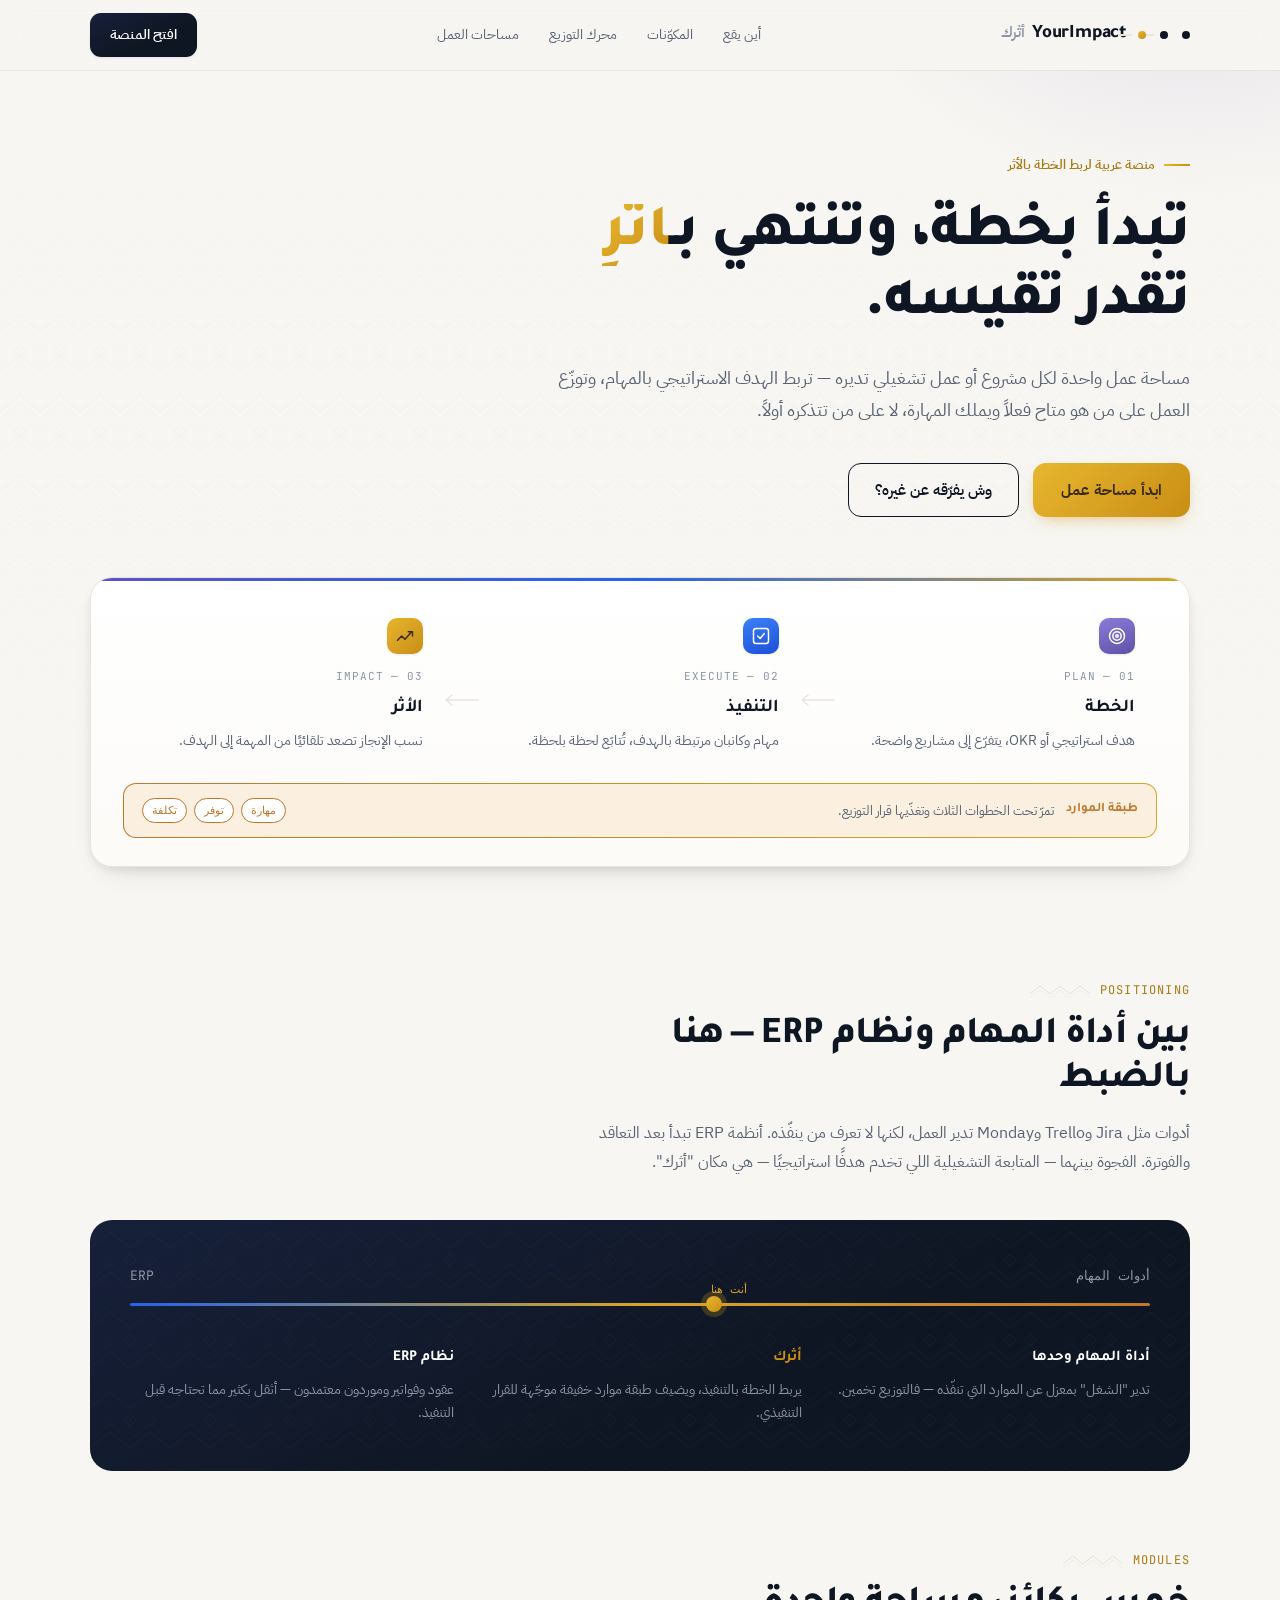
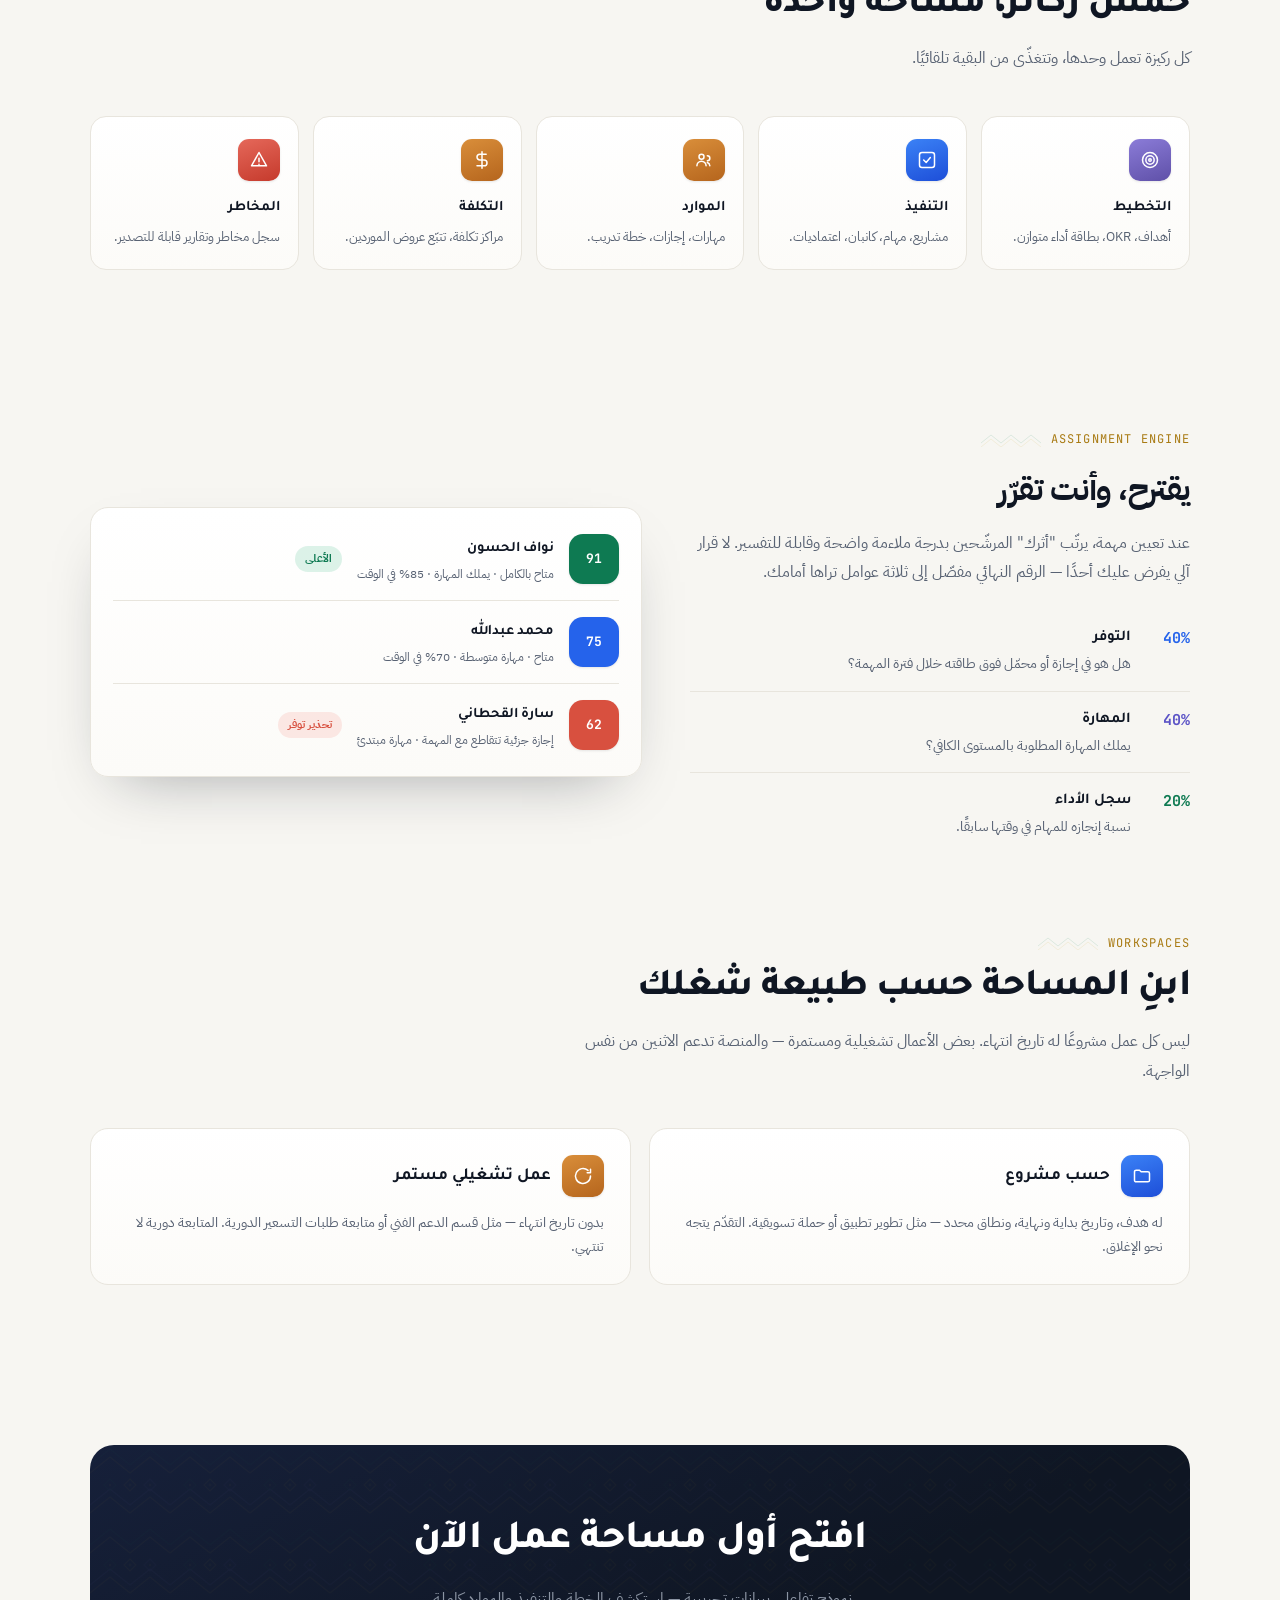
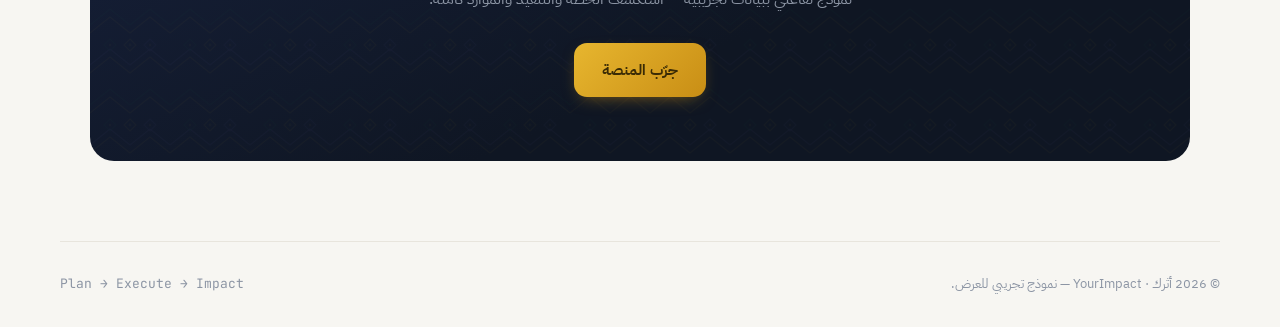
==== commit c7930801: "Add files via upload" ====
--- a/yourimpact/index.html
+++ b/yourimpact/index.html
@@ -39,21 +39,21 @@
     <div class="spine-board">
       <div class="spine-track">
         <div class="spine-node n1">
-          <span class="dot"></span>
+          <span class="dot"><svg class="i" viewBox="0 0 24 24"><circle cx="12" cy="12" r="9"/><circle cx="12" cy="12" r="5"/><circle cx="12" cy="12" r="1.5"/></svg></span>
           <span class="tag">01 — Plan</span>
           <h4>الخطة</h4>
           <p>هدف استراتيجي أو OKR، يتفرّع إلى مشاريع واضحة.</p>
         </div>
         <div class="spine-link"><svg viewBox="0 0 34 14" fill="none"><path d="M33 7H1M1 7l6-5M1 7l6 5" stroke="currentColor" stroke-width="1.5" stroke-linecap="round"/></svg></div>
         <div class="spine-node n2">
-          <span class="dot"></span>
+          <span class="dot"><svg class="i" viewBox="0 0 24 24"><rect x="3" y="3" width="18" height="18" rx="3"/><path d="M8 12l3 3 5-6"/></svg></span>
           <span class="tag">02 — Execute</span>
           <h4>التنفيذ</h4>
           <p>مهام وكانبان مرتبطة بالهدف، تُتابَع لحظة بلحظة.</p>
         </div>
         <div class="spine-link"><svg viewBox="0 0 34 14" fill="none"><path d="M33 7H1M1 7l6-5M1 7l6 5" stroke="currentColor" stroke-width="1.5" stroke-linecap="round"/></svg></div>
         <div class="spine-node n3">
-          <span class="dot"></span>
+          <span class="dot"><svg class="i" viewBox="0 0 24 24"><path d="M3 17l5-5 4 4 8-9"/><path d="M21 7v5M21 7h-5"/></svg></span>
           <span class="tag">03 — Impact</span>
           <h4>الأثر</h4>
           <p>نسب الإنجاز تصعد تلقائيًا من المهمة إلى الهدف.</p>
@@ -67,8 +67,6 @@
     </div>
   </div>
 </header>
-
-<div class="container"><div class="sadu-rule" style="margin:18px 0 0"></div></div>
 
 <section class="sec" id="where">
   <div class="container">
@@ -106,11 +104,11 @@
       <p>كل ركيزة تعمل وحدها، وتتغذّى من البقية تلقائيًا.</p>
     </div>
     <div class="pillars">
-      <div class="pillar"><div class="gly" style="background:var(--plan-soft);color:var(--plan)">◎</div><h4>التخطيط</h4><p>أهداف، OKR، بطاقة أداء متوازن.</p></div>
-      <div class="pillar"><div class="gly" style="background:var(--exec-soft);color:var(--exec)">▦</div><h4>التنفيذ</h4><p>مشاريع، مهام، كانبان، اعتماديات.</p></div>
-      <div class="pillar"><div class="gly" style="background:var(--res-soft);color:var(--res)">◐</div><h4>الموارد</h4><p>مهارات، إجازات، خطة تدريب.</p></div>
-      <div class="pillar"><div class="gly" style="background:var(--res-soft);color:var(--res)">◇</div><h4>التكلفة</h4><p>مراكز تكلفة، تتبّع عروض الموردين.</p></div>
-      <div class="pillar"><div class="gly" style="background:var(--warn-soft);color:var(--warn)">▲</div><h4>المخاطر</h4><p>سجل مخاطر وتقارير قابلة للتصدير.</p></div>
+      <div class="pillar"><div class="gly" style="background:var(--grad-khuzama)"><svg class="i" viewBox="0 0 24 24"><circle cx="12" cy="12" r="9"/><circle cx="12" cy="12" r="5"/><circle cx="12" cy="12" r="1.5"/></svg></div><h4>التخطيط</h4><p>أهداف، OKR، بطاقة أداء متوازن.</p></div>
+      <div class="pillar"><div class="gly" style="background:linear-gradient(160deg,#3B82F6,#1D4ED8)"><svg class="i" viewBox="0 0 24 24"><rect x="3" y="3" width="18" height="18" rx="3"/><path d="M8 12l3 3 5-6"/></svg></div><h4>التنفيذ</h4><p>مشاريع، مهام، كانبان، اعتماديات.</p></div>
+      <div class="pillar"><div class="gly" style="background:linear-gradient(160deg,#D98E3A,#B5651D)"><svg class="i" viewBox="0 0 24 24"><circle cx="9" cy="8" r="3"/><path d="M3.5 19a5.5 5.5 0 0111 0M16 7a3 3 0 010 6M19 19a4.5 4.5 0 00-3-4"/></svg></div><h4>الموارد</h4><p>مهارات، إجازات، خطة تدريب.</p></div>
+      <div class="pillar"><div class="gly" style="background:linear-gradient(160deg,#D98E3A,#B5651D)"><svg class="i" viewBox="0 0 24 24"><path d="M12 2v20M17 5H9.5a3.5 3.5 0 000 7h5a3.5 3.5 0 010 7H6"/></svg></div><h4>التكلفة</h4><p>مراكز تكلفة، تتبّع عروض الموردين.</p></div>
+      <div class="pillar"><div class="gly" style="background:linear-gradient(160deg,#E5685A,#C53A2C)"><svg class="i" viewBox="0 0 24 24"><path d="M12 3l9 16H3z"/><path d="M12 10v4M12 17v.3"/></svg></div><h4>المخاطر</h4><p>سجل مخاطر وتقارير قابلة للتصدير.</p></div>
     </div>
   </div>
 </section>
@@ -153,11 +151,11 @@
     </div>
     <div class="wtypes">
       <div class="wtype">
-        <div class="wt-top"><span class="wt-ic" style="background:var(--exec-soft)">📁</span><h4>حسب مشروع</h4></div>
+        <div class="wt-top"><span class="wt-ic" style="background:linear-gradient(160deg,#3B82F6,#1D4ED8)"><svg class="i" viewBox="0 0 24 24"><path d="M3 7a2 2 0 012-2h4l2 2h8a2 2 0 012 2v8a2 2 0 01-2 2H5a2 2 0 01-2-2z"/></svg></span><h4>حسب مشروع</h4></div>
         <p>له هدف، وتاريخ بداية ونهاية، ونطاق محدد — مثل تطوير تطبيق أو حملة تسويقية. التقدّم يتجه نحو الإغلاق.</p>
       </div>
       <div class="wtype">
-        <div class="wt-top"><span class="wt-ic" style="background:var(--res-soft)">🔁</span><h4>عمل تشغيلي مستمر</h4></div>
+        <div class="wt-top"><span class="wt-ic" style="background:linear-gradient(160deg,#D98E3A,#B5651D)"><svg class="i" viewBox="0 0 24 24"><path d="M21 12a9 9 0 11-3-6.7M21 4v4h-4"/></svg></span><h4>عمل تشغيلي مستمر</h4></div>
         <p>بدون تاريخ انتهاء — مثل قسم الدعم الفني أو متابعة طلبات التسعير الدورية. المتابعة دورية لا تنتهي.</p>
       </div>
     </div>
@@ -167,7 +165,6 @@
 <section class="sec">
   <div class="container">
     <div class="final">
-      <div class="sadu-rule" style="opacity:.4;margin-bottom:30px"></div>
       <h2>افتح أول مساحة عمل الآن</h2>
       <p>نموذج تفاعلي ببيانات تجريبية — استكشف الخطة والتنفيذ والموارد كاملة.</p>
       <a class="btn btn-gold btn-lg" href="app.html">جرّب المنصة</a>
--- a/yourimpact/assets/css/style.css
+++ b/yourimpact/assets/css/style.css
@@ -1,176 +1,160 @@
 /* =======================================================
-   YourImpact (أثرك) — Design System
-   Direction: "the connective spine"
-   Plan → Execute → Impact, with a resource layer threading through.
-   Palette: deep ink navy, warm impact-gold accent, cool slate neutrals,
-            three muted signal hues for the module families.
-   Type:    Tajawal (display, clean Arabic-first) / IBM Plex Sans Arabic (body)
-            / JetBrains Mono (data + numbers).
-   Saudi touch: subtle sadu-inspired geometric motifs (past) on a clean,
-            modern layout (present); gold reads as traditional ornament.
+   YourImpact (أثرك) — Design System v2
+   Modern (Linear/Stripe-grade) + integrated Saudi sadu identity.
    ======================================================= */
 @import url('https://fonts.googleapis.com/css2?family=Tajawal:wght@400;500;700;800&family=IBM+Plex+Sans+Arabic:wght@300;400;500;600;700&family=JetBrains+Mono:wght@400;500;700&display=swap');
 
 :root{
-  /* neutrals */
-  --ink:#101826;          /* deep navy ink — primary text & dark surfaces */
-  --ink-2:#1C2738;
-  --bg:#FBFAF7;           /* warm off-white, not the generic cream, slightly paper */
-  --surface:#FFFFFF;
-  --slate:#5A6577;        /* muted body text */
-  --slate-2:#8B94A3;
-  --line:#E7E4DC;         /* warm hairline */
-  --line-2:#EEEBE3;
-
-  /* the impact accent — warm amber-gold, used sparingly */
-  --gold:#E0A500;
-  --gold-deep:#B98400;
-  --gold-soft:#FBF1D6;
-
-  /* module signal hues (quiet, not candy) */
-  --plan:#5B53C6;     --plan-soft:#ECEAFB;     /* strategy / plan  */
-  --exec:#1F6FEB;     --exec-soft:#E6EFFD;     /* execution        */
-  --res:#C77A2B;      --res-soft:#FBEFE0;      /* resources/cost   */
-  --good:#0E7A52;     --good-soft:#DCF2E8;     /* positive/impact — Saudi-leaning green */
-  --warn:#D8503F;     --warn-soft:#FBE7E3;     /* risk             */
-
-  /* Saudi accents */
-  --sadu:#C9A227;                              /* sadu ornament gold-bronze */
-  --khuzama:#7A6BC4;   --khuzama-2:#9286D4;    /* lavender / الخزامى */
-  --khuzama-soft:#EEEBF8;
-  --khuzama-deep:#4A3F86;
+  --ink:#0F1623;  --ink-2:#182133;
+  --bg:#F7F6F2;   --surface:#FFFFFF;
+  --slate:#586273; --slate-2:#8C95A4;
+  --line:#E8E5DD; --line-2:#F0EDE5;
+
+  --gold:#D9A521;  --gold-deep:#A87A12;  --gold-soft:#FBF2D8;
+  --plan:#5B53C6;  --plan-soft:#ECEAFB;
+  --exec:#2563EB;  --exec-soft:#E6EEFE;
+  --res:#C2772B;   --res-soft:#FBEFE0;
+  --good:#0E7A52;  --good-soft:#DCF2E8;
+  --warn:#D8503F;  --warn-soft:#FBE7E3;
+
+  --sadu:#C9A227;
+  --khuzama:#7A6BC4; --khuzama-2:#9286D4; --khuzama-soft:#EFEBF9; --khuzama-deep:#473C82;
+
+  --grad-ink:linear-gradient(155deg,#16203A 0%, #0F1623 60%);
+  --grad-rail:linear-gradient(180deg,#1A2440 0%, #131B2E 100%);
+  --grad-gold:linear-gradient(135deg,#E7B62F 0%, #C98E15 100%);
+  --grad-khuzama:linear-gradient(160deg,#8B7CD8 0%, #5F50A8 100%);
+  --grad-surface:linear-gradient(180deg,#FFFFFF 0%, #FCFBF8 100%);
+  --shadow-sm:0 1px 2px rgba(15,22,35,.04), 0 1px 3px rgba(15,22,35,.06);
+  --shadow-md:0 4px 12px -4px rgba(15,22,35,.12), 0 12px 30px -16px rgba(15,22,35,.2);
+  --shadow-lg:0 24px 60px -30px rgba(15,22,35,.4);
 }
-
-/* sadu divider — section ornament (past meets present) */
-.sadu-rule{height:18px;background-image:url('../sadu-divider.svg');background-repeat:repeat-x;background-position:center;background-size:auto 14px;opacity:.5;}
 
 *{box-sizing:border-box;}
 html{scroll-behavior:smooth;}
-body{
-  margin:0;background:var(--bg);color:var(--ink);
-  font-family:'IBM Plex Sans Arabic',system-ui,sans-serif;
-  font-size:16px;line-height:1.6;-webkit-font-smoothing:antialiased;
-}
+body{margin:0;background:var(--bg);color:var(--ink);font-family:'IBM Plex Sans Arabic',system-ui,sans-serif;font-size:16px;line-height:1.6;-webkit-font-smoothing:antialiased;}
 a{color:inherit;text-decoration:none;}
 button{font-family:inherit;cursor:pointer;border:none;background:none;color:inherit;}
 img,svg{display:block;max-width:100%;}
 .mono{font-family:'JetBrains Mono',monospace;font-feature-settings:"tnum";}
-.display{font-family:'Tajawal',sans-serif;}
 .container{max-width:1160px;margin:0 auto;padding:0 30px;}
-::selection{background:var(--gold-soft);color:var(--ink);}
-:focus-visible{outline:2.5px solid var(--exec);outline-offset:3px;border-radius:4px;}
-@media (prefers-reduced-motion:reduce){*{animation:none !important;transition:none !important;}}
-
-/* logo lockup: a small "spine" mark — three dots joined by a line */
+::selection{background:var(--gold-soft);}
+:focus-visible{outline:2.5px solid var(--exec);outline-offset:3px;border-radius:6px;}
+@media (prefers-reduced-motion:reduce){*{animation:none!important;transition:none!important;}}
+svg.i{width:20px;height:20px;stroke:currentColor;fill:none;stroke-width:1.8;stroke-linecap:round;stroke-linejoin:round;flex:none;}
+
 .logo{display:inline-flex;align-items:center;gap:11px;}
-.logo .spine{display:inline-flex;align-items:center;gap:0;}
+.logo .spine{display:inline-flex;align-items:center;}
 .logo .spine i{display:block;width:8px;height:8px;border-radius:50%;background:var(--ink);position:relative;}
 .logo .spine i+i{margin-right:14px;}
 .logo .spine i+i::before{content:"";position:absolute;right:14px;top:50%;width:14px;height:2px;background:var(--line);transform:translateY(-50%);}
-.logo .spine i:last-child{background:var(--gold);}
-.logo .name{font-family:'Tajawal',sans-serif;font-weight:700;font-size:19px;letter-spacing:-.01em;}
+.logo .spine i:last-child{background:var(--grad-gold);}
+.logo .name{font-family:'Tajawal',sans-serif;font-weight:800;font-size:19px;letter-spacing:-.01em;}
 .logo .name .ar{font-family:'IBM Plex Sans Arabic';font-weight:600;color:var(--slate-2);font-size:15px;margin-right:7px;}
 
-/* ============================ LANDING ============================ */
-.nav{position:sticky;top:0;z-index:60;background:rgba(251,250,247,.82);backdrop-filter:blur(12px);border-bottom:1px solid var(--line);}
+/* ===================== LANDING ===================== */
+.nav{position:sticky;top:0;z-index:60;background:rgba(247,246,242,.8);backdrop-filter:blur(14px);border-bottom:1px solid var(--line);}
 .nav-in{display:flex;align-items:center;justify-content:space-between;height:70px;}
 .nav-links{display:flex;gap:30px;font-size:14px;color:var(--slate);}
-.nav-links a{position:relative;padding:4px 0;}
 .nav-links a:hover{color:var(--ink);}
-.btn{display:inline-flex;align-items:center;gap:8px;font-weight:600;border-radius:11px;transition:transform .14s ease, background .14s;}
-.btn-dark{background:var(--ink);color:#fff;padding:11px 20px;font-size:14px;}
-.btn-dark:hover{transform:translateY(-1px);background:#000;}
+.btn{display:inline-flex;align-items:center;gap:8px;font-weight:600;border-radius:11px;transition:transform .14s,box-shadow .14s,background .14s;}
+.btn-dark{background:var(--grad-ink);color:#fff;padding:11px 20px;font-size:14px;box-shadow:var(--shadow-sm);}
+.btn-dark:hover{transform:translateY(-1px);box-shadow:var(--shadow-md);}
 .btn-lg{padding:15px 28px;font-size:15px;border-radius:13px;}
-.btn-gold{background:var(--gold);color:var(--ink);font-weight:700;}
-.btn-gold:hover{background:var(--gold-deep);transform:translateY(-1px);}
+.btn-gold{background:var(--grad-gold);color:#3A2B05;font-weight:700;box-shadow:0 6px 18px -8px rgba(201,142,21,.7);}
+.btn-gold:hover{transform:translateY(-1px);}
 .btn-line{border:1.5px solid var(--ink);padding:13px 26px;font-size:15px;border-radius:13px;font-weight:600;}
 .btn-line:hover{background:var(--ink);color:#fff;}
 
-/* HERO — the thesis is the spine itself */
-.hero{padding:72px 0 30px;position:relative;}
+.hero{padding:78px 0 34px;position:relative;overflow:hidden;}
+.hero::before{content:"";position:absolute;inset:-40% -20% auto 30%;height:680px;
+  background:radial-gradient(46% 60% at 70% 25%, rgba(122,107,196,.16), transparent 70%),
+             radial-gradient(40% 50% at 25% 8%, rgba(217,165,33,.13), transparent 72%);z-index:0;}
+.hero::after{content:"";position:absolute;inset:0;background-image:url('../sadu-weave.svg');background-size:80px;opacity:.05;z-index:0;
+  -webkit-mask-image:linear-gradient(to bottom,transparent,#000 40%,transparent);mask-image:linear-gradient(to bottom,transparent,#000 40%,transparent);}
+.hero .container{position:relative;z-index:2;}
 .kicker{display:inline-flex;align-items:center;gap:9px;font-size:13px;font-weight:600;color:var(--gold-deep);margin-bottom:26px;}
-.kicker .bar{width:26px;height:2px;background:var(--gold);}
-.hero h1{font-family:'Tajawal',sans-serif;font-weight:800;font-size:clamp(34px,5.4vw,62px);line-height:1.08;letter-spacing:-.02em;margin:0 0 24px;max-width:16ch;}
-.hero h1 .u{color:var(--gold-deep);}
+.kicker .bar{width:26px;height:2px;background:var(--grad-gold);}
+.hero h1{font-family:'Tajawal',sans-serif;font-weight:800;font-size:clamp(34px,5.4vw,62px);line-height:1.1;letter-spacing:-.02em;margin:0 0 24px;max-width:17ch;}
+.hero h1 .u{background:var(--grad-gold);-webkit-background-clip:text;background-clip:text;color:transparent;}
 .hero .lead{font-size:18px;color:var(--slate);max-width:60ch;line-height:1.8;margin:0 0 36px;}
-.hero-ctas{display:flex;gap:14px;flex-wrap:wrap;margin-bottom:64px;}
-
-/* the signature: a horizontal spine plan->exec->impact with a resource rail under it */
-.spine-board{position:relative;background:var(--surface);border:1px solid var(--line);border-radius:22px;
-  padding:36px 34px 30px;box-shadow:0 1px 0 var(--line-2), 0 30px 60px -45px rgba(16,24,38,.4);}
-.spine-track{display:grid;grid-template-columns:1fr auto 1fr auto 1fr;align-items:stretch;gap:0;position:relative;z-index:2;}
+.hero-ctas{display:flex;gap:14px;flex-wrap:wrap;margin-bottom:60px;}
+
+.spine-board{position:relative;background:var(--grad-surface);border:1px solid var(--line);border-radius:22px;padding:34px 32px 28px;box-shadow:var(--shadow-md);overflow:hidden;}
+.spine-board::before{content:"";position:absolute;top:0;right:0;left:0;height:3px;background:linear-gradient(90deg,var(--plan),var(--exec),var(--gold));}
+.spine-track{display:grid;grid-template-columns:1fr auto 1fr auto 1fr;align-items:stretch;position:relative;z-index:2;}
 .spine-node{padding:6px 22px;}
 .spine-node .tag{font-family:'JetBrains Mono',monospace;font-size:11px;letter-spacing:.08em;text-transform:uppercase;color:var(--slate-2);display:block;margin-bottom:9px;}
 .spine-node h4{font-family:'Tajawal',sans-serif;font-weight:700;font-size:18px;margin:0 0 7px;}
 .spine-node p{margin:0;font-size:13.5px;color:var(--slate);line-height:1.7;}
-.spine-node .dot{width:11px;height:11px;border-radius:50%;margin-bottom:14px;}
-.spine-node.n1 .dot{background:var(--plan);}
-.spine-node.n2 .dot{background:var(--exec);}
-.spine-node.n3 .dot{background:var(--gold);}
-.spine-link{display:flex;align-items:flex-start;padding-top:34px;color:var(--line);}
+.spine-node .dot{width:36px;height:36px;border-radius:10px;margin-bottom:14px;display:flex;align-items:center;justify-content:center;color:#fff;box-shadow:var(--shadow-sm);}
+.spine-node.n1 .dot{background:var(--grad-khuzama);}
+.spine-node.n2 .dot{background:linear-gradient(160deg,#3B82F6,#1D4ED8);}
+.spine-node.n3 .dot{background:var(--grad-gold);color:#3A2B05;}
+.spine-link{display:flex;align-items:center;padding-top:30px;color:var(--line);}
 .spine-link svg{width:34px;height:14px;}
-.res-rail{margin-top:26px;border:1.5px dashed var(--res);background:var(--res-soft);border-radius:13px;
-  padding:13px 18px;display:flex;align-items:center;gap:12px;position:relative;z-index:2;}
+.res-rail{margin-top:24px;border:1.5px solid transparent;border-radius:13px;padding:14px 18px;display:flex;align-items:center;gap:12px;position:relative;z-index:2;
+  background:linear-gradient(var(--res-soft),var(--res-soft)) padding-box, linear-gradient(90deg,var(--res),var(--gold)) border-box;}
 .res-rail .lab{font-family:'Tajawal',sans-serif;font-weight:700;font-size:13px;color:var(--res);white-space:nowrap;}
 .res-rail .desc{font-size:12.5px;color:var(--slate);}
 .res-rail .pins{margin-right:auto;display:flex;gap:7px;}
 .res-rail .pin{font-size:11px;font-family:'JetBrains Mono',monospace;background:var(--surface);border:1px solid var(--res);color:var(--res);padding:3px 9px;border-radius:99px;}
 
-/* SECTIONS */
-.sec{padding:84px 0;}
-.sec-head{max-width:62ch;margin-bottom:46px;}
-.sec-eyebrow{font-family:'JetBrains Mono',monospace;font-size:12px;letter-spacing:.1em;text-transform:uppercase;color:var(--gold-deep);margin-bottom:16px;}
-.sec-head h2{font-family:'Tajawal',sans-serif;font-weight:700;font-size:clamp(26px,3.4vw,38px);line-height:1.15;letter-spacing:-.015em;margin:0 0 16px;}
+.sec{padding:80px 0;}
+.sec-head{max-width:62ch;margin-bottom:42px;}
+.sec-eyebrow{font-family:'JetBrains Mono',monospace;font-size:12px;letter-spacing:.1em;text-transform:uppercase;color:var(--gold-deep);margin-bottom:14px;display:flex;align-items:center;gap:10px;}
+.sec-eyebrow::after{content:"";flex:1;max-width:60px;height:14px;background-image:url('../sadu-weave.svg');background-size:40px;opacity:.4;}
+.sec-head h2{font-family:'Tajawal',sans-serif;font-weight:800;font-size:clamp(26px,3.4vw,38px);line-height:1.16;letter-spacing:-.015em;margin:0 0 16px;}
 .sec-head p{color:var(--slate);font-size:16px;line-height:1.85;margin:0;}
 
-/* positioning: a number-line between two poles */
-.scale{background:var(--ink);border-radius:22px;padding:46px 40px;color:#fff;position:relative;overflow:hidden;}
-.scale .poles{display:flex;justify-content:space-between;font-size:13px;color:var(--slate-2);margin-bottom:8px;font-family:'JetBrains Mono',monospace;}
-.scale .rail2{height:2px;background:linear-gradient(90deg,var(--exec),var(--gold),var(--res));border-radius:2px;margin:14px 0 40px;position:relative;}
-.scale .rail2::after{content:"";position:absolute;right:42%;top:50%;width:16px;height:16px;border-radius:50%;background:var(--gold);transform:translateY(-50%);box-shadow:0 0 0 5px rgba(224,165,0,.25);}
-.scale .you{position:absolute;right:39%;top:6px;font-size:11px;color:var(--gold);font-family:'JetBrains Mono',monospace;}
+.scale{background:var(--grad-ink);border-radius:22px;padding:46px 40px;color:#fff;position:relative;overflow:hidden;}
+.scale::after{content:"";position:absolute;inset:0;background-image:url('../sadu-weave.svg');background-size:80px;opacity:.06;}
+.scale > *{position:relative;z-index:2;}
+.scale .poles{display:flex;justify-content:space-between;font-size:13px;color:var(--slate-2);font-family:'JetBrains Mono',monospace;}
+.scale .rail2{height:3px;background:linear-gradient(90deg,var(--exec),var(--gold),var(--res));border-radius:2px;margin:16px 0 40px;position:relative;}
+.scale .rail2::after{content:"";position:absolute;right:42%;top:50%;width:16px;height:16px;border-radius:50%;background:var(--grad-gold);transform:translateY(-50%);box-shadow:0 0 0 5px rgba(217,165,33,.22);}
+.scale .you{position:absolute;right:39.5%;top:-22px;font-size:11px;color:var(--gold);font-family:'JetBrains Mono',monospace;}
 .scale-grid{display:grid;grid-template-columns:repeat(3,1fr);gap:24px;}
-.scale-col h4{font-family:'Tajawal',sans-serif;font-size:15px;margin:0 0 8px;color:#fff;}
+.scale-col h4{font-family:'Tajawal',sans-serif;font-weight:700;font-size:15px;margin:0 0 8px;color:#fff;}
 .scale-col p{font-size:13.5px;color:var(--slate-2);line-height:1.75;margin:0;}
-.scale-col.mid h4{color:var(--gold);}
-
-/* pillars */
+.scale-col.mid h4{background:var(--grad-gold);-webkit-background-clip:text;background-clip:text;color:transparent;}
+
 .pillars{display:grid;grid-template-columns:repeat(5,1fr);gap:14px;}
-.pillar{background:var(--surface);border:1px solid var(--line);border-radius:16px;padding:22px 18px;transition:transform .15s, box-shadow .15s;}
-.pillar:hover{transform:translateY(-3px);box-shadow:0 18px 36px -28px rgba(16,24,38,.4);}
-.pillar .gly{width:36px;height:36px;border-radius:10px;display:flex;align-items:center;justify-content:center;font-size:17px;margin-bottom:16px;}
-.pillar h4{font-family:'Tajawal',sans-serif;font-size:14.5px;margin:0 0 6px;}
+.pillar{background:var(--grad-surface);border:1px solid var(--line);border-radius:16px;padding:22px 18px;transition:transform .16s,box-shadow .16s,border-color .16s;}
+.pillar:hover{transform:translateY(-4px);box-shadow:var(--shadow-md);border-color:var(--line-2);}
+.pillar .gly{width:42px;height:42px;border-radius:11px;display:flex;align-items:center;justify-content:center;margin-bottom:16px;color:#fff;box-shadow:var(--shadow-sm);}
+.pillar h4{font-family:'Tajawal',sans-serif;font-weight:700;font-size:14.5px;margin:0 0 6px;}
 .pillar p{font-size:12.5px;color:var(--slate);margin:0;line-height:1.7;}
 
-/* engine */
 .engine-grid{display:grid;grid-template-columns:.95fr 1.05fr;gap:48px;align-items:center;}
 .factor{display:flex;gap:13px;align-items:flex-start;padding:16px 0;border-bottom:1px solid var(--line);}
 .factor:last-child{border-bottom:none;}
 .factor .pct{font-family:'JetBrains Mono',monospace;font-weight:700;font-size:15px;width:46px;flex:none;}
-.factor h5{font-family:'Tajawal',sans-serif;font-size:15px;margin:0 0 3px;}
+.factor h5{font-family:'Tajawal',sans-serif;font-weight:700;font-size:15px;margin:0 0 3px;}
 .factor p{margin:0;font-size:13.5px;color:var(--slate);line-height:1.6;}
-.cand{background:var(--surface);border:1px solid var(--line);border-radius:18px;padding:10px 22px;box-shadow:0 30px 60px -50px rgba(16,24,38,.5);}
+.cand{background:var(--grad-surface);border:1px solid var(--line);border-radius:18px;padding:10px 22px;box-shadow:var(--shadow-lg);}
 .cand-row{display:flex;align-items:center;gap:15px;padding:16px 0;border-bottom:1px solid var(--line);}
 .cand-row:last-child{border-bottom:none;}
-.score{width:50px;height:50px;border-radius:14px;display:flex;align-items:center;justify-content:center;font-family:'JetBrains Mono',monospace;font-weight:700;font-size:13px;flex:none;color:#fff;}
-.cand-row .who b{font-family:'Tajawal',sans-serif;font-size:14.5px;}
+.score{width:50px;height:50px;border-radius:14px;display:flex;align-items:center;justify-content:center;font-family:'JetBrains Mono',monospace;font-weight:700;font-size:13px;flex:none;color:#fff;box-shadow:var(--shadow-sm);}
+.cand-row .who b{font-family:'Tajawal',sans-serif;font-weight:700;font-size:14.5px;}
 .cand-row .who span{display:block;font-size:12px;color:var(--slate);margin-top:3px;}
 .pill{font-size:11px;font-weight:700;padding:4px 10px;border-radius:99px;white-space:nowrap;}
 .pill.ok{background:var(--good-soft);color:var(--good);}
 .pill.warn{background:var(--warn-soft);color:var(--warn);}
 
-/* workspace types */
 .wtypes{display:grid;grid-template-columns:1fr 1fr;gap:18px;}
-.wtype{background:var(--surface);border:1px solid var(--line);border-radius:18px;padding:26px;}
+.wtype{background:var(--grad-surface);border:1px solid var(--line);border-radius:18px;padding:26px;transition:transform .16s,box-shadow .16s;}
+.wtype:hover{transform:translateY(-3px);box-shadow:var(--shadow-md);}
 .wtype .wt-top{display:flex;align-items:center;gap:11px;margin-bottom:14px;}
-.wtype .wt-ic{width:40px;height:40px;border-radius:11px;display:flex;align-items:center;justify-content:center;font-size:18px;}
-.wtype h4{font-family:'Tajawal',sans-serif;font-size:17px;margin:0;}
+.wtype .wt-ic{width:42px;height:42px;border-radius:11px;display:flex;align-items:center;justify-content:center;color:#fff;box-shadow:var(--shadow-sm);}
+.wtype h4{font-family:'Tajawal',sans-serif;font-weight:700;font-size:17px;margin:0;}
 .wtype p{font-size:13.5px;color:var(--slate);line-height:1.75;margin:0;}
 
-/* final cta */
-.final{background:var(--ink);border-radius:24px;padding:70px 40px;text-align:center;color:#fff;}
-.final h2{font-family:'Tajawal',sans-serif;font-weight:700;font-size:clamp(28px,3.6vw,40px);margin:0 0 14px;letter-spacing:-.015em;}
-.final p{color:var(--slate-2);margin:0 auto 32px;font-size:16px;max-width:48ch;}
+.final{background:var(--grad-ink);border-radius:24px;padding:64px 40px;text-align:center;color:#fff;position:relative;overflow:hidden;}
+.final::after{content:"";position:absolute;inset:0;background-image:url('../sadu-weave.svg');background-size:80px;opacity:.07;}
+.final > *{position:relative;z-index:2;}
+.final h2{font-family:'Tajawal',sans-serif;font-weight:800;font-size:clamp(28px,3.6vw,40px);margin:0 0 14px;letter-spacing:-.015em;}
+.final p{color:var(--slate-2);margin:0 auto 30px;font-size:16px;max-width:48ch;}
 
 .foot{border-top:1px solid var(--line);padding:32px 0;color:var(--slate-2);font-size:13px;display:flex;justify-content:space-between;flex-wrap:wrap;gap:10px;}
 
@@ -179,61 +163,75 @@
   .spine-track{grid-template-columns:1fr;gap:8px;}
   .spine-link{transform:rotate(90deg);padding:6px 0;justify-content:center;}
   .scale-grid,.engine-grid,.pillars,.wtypes{grid-template-columns:1fr;}
-  .pillars{gap:12px;}
 }
 
-/* ============================ APP ============================ */
-.app{display:grid;grid-template-columns:264px 1fr;min-height:100vh;}
+/* ===================== APP ===================== */
+.app{display:grid;grid-template-columns:76px 1fr;min-height:100vh;}
 .app-main{padding:28px 34px 70px;min-width:0;grid-column:2;}
 .app-top{display:flex;align-items:center;justify-content:space-between;margin-bottom:26px;flex-wrap:wrap;gap:12px;}
-.ws-select{display:flex;align-items:center;gap:9px;background:var(--surface);border:1px solid var(--line);border-radius:12px;padding:8px 14px;font-size:13.5px;}
-.ws-select select{border:none;background:transparent;font-family:'Tajawal',sans-serif;font-weight:600;font-size:13.5px;color:var(--ink);cursor:pointer;}
+.ws-select{display:flex;align-items:center;gap:9px;background:var(--grad-surface);border:1px solid var(--line);border-radius:12px;padding:8px 14px;font-size:13.5px;box-shadow:var(--shadow-sm);}
+.ws-select select{border:none;background:transparent;font-family:'Tajawal',sans-serif;font-weight:700;font-size:13.5px;color:var(--ink);cursor:pointer;}
 .phead{margin-bottom:22px;}
 .phead .pe{font-family:'JetBrains Mono',monospace;font-size:11.5px;letter-spacing:.08em;text-transform:uppercase;color:var(--exec);margin-bottom:7px;}
-.phead h1{font-family:'Tajawal',sans-serif;font-weight:700;font-size:25px;margin:0 0 7px;letter-spacing:-.01em;}
+.phead h1{font-family:'Tajawal',sans-serif;font-weight:800;font-size:25px;margin:0 0 7px;letter-spacing:-.01em;}
 .phead p{margin:0;color:var(--slate);font-size:14px;max-width:64ch;line-height:1.7;}
 
-.rail{grid-column:1;grid-row:1;background:linear-gradient(180deg,var(--khuzama-soft) 0%, var(--surface) 220px);border-right:1px solid var(--line);padding:26px 16px;position:sticky;top:0;height:100vh;display:flex;flex-direction:column;position:relative;}
-.rail::before{content:"";position:absolute;top:0;left:0;right:0;height:4px;background-image:url('../sadu-divider.svg');background-repeat:repeat-x;background-size:auto 14px;background-position:center;opacity:.6;}
-.rail-grp{font-family:'JetBrains Mono',monospace;font-size:10.5px;letter-spacing:.1em;text-transform:uppercase;color:var(--slate-2);margin:18px 10px 9px;}
-.nav2{display:flex;align-items:center;gap:11px;padding:10px 12px;border-radius:10px;font-size:13.5px;font-weight:500;color:var(--slate);margin-bottom:2px;transition:background .13s,color .13s;}
-.nav2 .nic{width:8px;height:8px;border-radius:50%;flex:none;background:var(--line);}
-.nav2:hover{background:var(--khuzama-soft);color:var(--khuzama-deep);}
-.nav2.active{background:var(--khuzama-deep);color:#fff;font-weight:600;}
-.nav2.active .nic{background:var(--sadu);}
-.rail-foot{margin-top:auto;background:var(--bg);border:1px solid var(--line);border-radius:12px;padding:13px;font-size:12px;color:var(--slate);line-height:1.7;}
-.rail-foot a{color:var(--exec);font-weight:600;}
-
-.card{background:var(--surface);border:1px solid var(--line);border-radius:16px;padding:20px;}
+/* expanding icon rail — right side (RTL), overlays on hover so content doesn't jump */
+.rail{grid-column:1;grid-row:1;background:var(--grad-rail);color:#fff;padding:22px 14px;position:fixed;right:0;top:0;height:100vh;display:flex;flex-direction:column;
+  width:76px;transition:width .22s cubic-bezier(.4,0,.2,1);overflow:hidden;z-index:40;border-left:1px solid rgba(255,255,255,.06);}
+.rail::before{content:"";position:absolute;inset:0;background-image:url('../sadu-weave.svg');background-size:70px;opacity:.05;pointer-events:none;}
+.rail:hover{width:248px;box-shadow:var(--shadow-lg);}
+.rail-logo{display:flex;align-items:center;gap:11px;padding:4px 10px 8px;height:34px;}
+.rail-logo .spine{display:inline-flex;align-items:center;}
+.rail-logo .spine i{display:block;width:8px;height:8px;border-radius:50%;background:rgba(255,255,255,.5);position:relative;}
+.rail-logo .spine i+i{margin-right:14px;}
+.rail-logo .spine i+i::before{content:"";position:absolute;right:14px;top:50%;width:14px;height:2px;background:rgba(255,255,255,.2);transform:translateY(-50%);}
+.rail-logo .spine i:last-child{background:var(--grad-gold);}
+.rail-logo .txt{font-family:'Tajawal',sans-serif;font-weight:800;font-size:17px;white-space:nowrap;opacity:0;transition:opacity .18s;}
+.rail:hover .rail-logo .txt{opacity:1;}
+.rail-grp{font-family:'JetBrains Mono',monospace;font-size:9.5px;letter-spacing:.12em;text-transform:uppercase;color:rgba(255,255,255,.4);margin:18px 12px 8px;white-space:nowrap;opacity:0;height:12px;transition:opacity .18s;}
+.rail:hover .rail-grp{opacity:1;}
+.nav2{display:flex;align-items:center;gap:13px;padding:11px 14px;border-radius:11px;font-size:13.5px;font-weight:500;color:rgba(255,255,255,.72);margin-bottom:3px;white-space:nowrap;transition:background .14s,color .14s;position:relative;}
+.nav2 .lbl{opacity:0;transition:opacity .18s;}
+.rail:hover .nav2 .lbl{opacity:1;}
+.nav2:hover{background:rgba(255,255,255,.08);color:#fff;}
+.nav2.active{background:var(--grad-khuzama);color:#fff;font-weight:700;box-shadow:0 8px 20px -10px rgba(95,80,168,.9);}
+.nav2.active::before{content:"";position:absolute;right:-14px;top:50%;transform:translateY(-50%);width:3px;height:22px;border-radius:2px;background:var(--gold);}
+.rail-foot{margin-top:auto;background:rgba(255,255,255,.06);border:1px solid rgba(255,255,255,.08);border-radius:12px;padding:12px;font-size:11.5px;color:rgba(255,255,255,.6);line-height:1.7;white-space:normal;opacity:0;transition:opacity .18s;}
+.rail:hover .rail-foot{opacity:1;}
+.rail-foot a{color:var(--khuzama-2);font-weight:600;}
+
+.card{background:var(--grad-surface);border:1px solid var(--line);border-radius:16px;padding:20px;box-shadow:var(--shadow-sm);}
 .grid{display:grid;gap:16px;}
 .ctitle{display:flex;align-items:center;justify-content:space-between;margin-bottom:15px;}
-.ctitle h3{font-family:'Tajawal',sans-serif;font-size:14.5px;margin:0;}
+.ctitle h3{font-family:'Tajawal',sans-serif;font-weight:700;font-size:14.5px;margin:0;}
 .badge{font-size:11px;padding:3px 10px;border-radius:99px;font-weight:700;}
 .view{display:none;}
 .view.active{display:block;animation:fade .3s ease;}
 @keyframes fade{from{opacity:0;transform:translateY(7px);}to{opacity:1;transform:translateY(0);}}
 
 .kpis{grid-template-columns:repeat(4,1fr);margin-bottom:16px;}
+.kpi{position:relative;overflow:hidden;}
+.kpi::before{content:"";position:absolute;top:0;right:0;width:46px;height:46px;border-radius:0 0 0 46px;opacity:.1;}
+.kpi.k-blue::before{background:var(--exec);} .kpi.k-red::before{background:var(--warn);} .kpi.k-green::before{background:var(--good);} .kpi.k-gold::before{background:var(--gold);}
+.kpi .ic-wrap{width:34px;height:34px;border-radius:9px;display:flex;align-items:center;justify-content:center;margin-bottom:12px;}
 .kpi .n{font-family:'JetBrains Mono',monospace;font-size:28px;font-weight:700;}
 .kpi .l{font-size:12px;color:var(--slate);margin-top:5px;}
 
-.track{height:7px;background:var(--bg);border-radius:99px;overflow:hidden;}
+.track{height:7px;background:var(--line-2);border-radius:99px;overflow:hidden;}
 .fill{height:100%;border-radius:99px;}
 .av{width:32px;height:32px;border-radius:50%;display:flex;align-items:center;justify-content:center;font-size:12px;font-weight:700;color:#fff;flex:none;font-family:'Tajawal',sans-serif;}
-.chip{padding:7px 14px;border-radius:99px;border:1px solid var(--line);background:var(--surface);font-size:12.5px;font-weight:600;color:var(--slate);}
-.chip.on{background:var(--ink);color:#fff;border-color:var(--ink);}
 .mini-pill{font-size:11px;padding:2px 9px;border-radius:99px;font-weight:700;}
 
-/* modal */
-.overlay{position:fixed;inset:0;background:rgba(16,24,38,.5);display:none;align-items:center;justify-content:center;z-index:90;padding:20px;}
+.overlay{position:fixed;inset:0;background:rgba(15,22,35,.55);backdrop-filter:blur(3px);display:none;align-items:center;justify-content:center;z-index:90;padding:20px;}
 .overlay.open{display:flex;}
-.modal{background:var(--surface);border-radius:20px;padding:30px;width:540px;max-width:100%;max-height:88vh;overflow-y:auto;}
-.modal h3{font-family:'Tajawal',sans-serif;margin:0 0 6px;font-size:19px;}
+.modal{background:var(--grad-surface);border-radius:20px;padding:30px;width:540px;max-width:100%;max-height:88vh;overflow-y:auto;box-shadow:var(--shadow-lg);}
+.modal h3{font-family:'Tajawal',sans-serif;font-weight:800;margin:0 0 6px;font-size:19px;}
 .modal .sub{color:var(--slate);font-size:13px;margin:0 0 22px;}
 .tg{display:grid;grid-template-columns:1fr 1fr;gap:12px;margin-bottom:20px;}
 .t-opt{border:1.5px solid var(--line);border-radius:13px;padding:16px;text-align:right;cursor:pointer;transition:border .13s,background .13s;}
 .t-opt.sel{border-color:var(--exec);background:var(--exec-soft);}
-.t-opt b{display:block;font-family:'Tajawal',sans-serif;font-size:14px;margin-bottom:4px;}
+.t-opt b{display:block;font-family:'Tajawal',sans-serif;font-weight:700;font-size:14px;margin-bottom:4px;}
 .t-opt span{font-size:11.5px;color:var(--slate);}
 .fld{margin-bottom:14px;}
 .fld label{display:block;font-size:12.5px;color:var(--slate);margin-bottom:6px;font-weight:600;}
@@ -244,9 +242,10 @@
 @media (max-width:980px){
   .app{grid-template-columns:1fr;}
   .app-main{grid-column:1;}
-  .rail{grid-column:1;position:relative;height:auto;flex-direction:row;overflow-x:auto;border-right:none;border-bottom:1px solid var(--line);align-items:center;background:var(--khuzama-soft);}
+  .rail{grid-column:1;width:100%;height:auto;position:relative;flex-direction:row;overflow-x:auto;align-items:center;padding:12px;}
+  .rail:hover{width:100%;}
+  .rail .nav2 .lbl,.rail .rail-logo .txt,.rail .rail-grp,.rail .rail-foot{opacity:1;}
   .rail-grp,.rail-foot{display:none;}
-  .nav2{white-space:nowrap;}
   .kpis{grid-template-columns:1fr 1fr;}
   .app-main{padding:18px;}
 }
